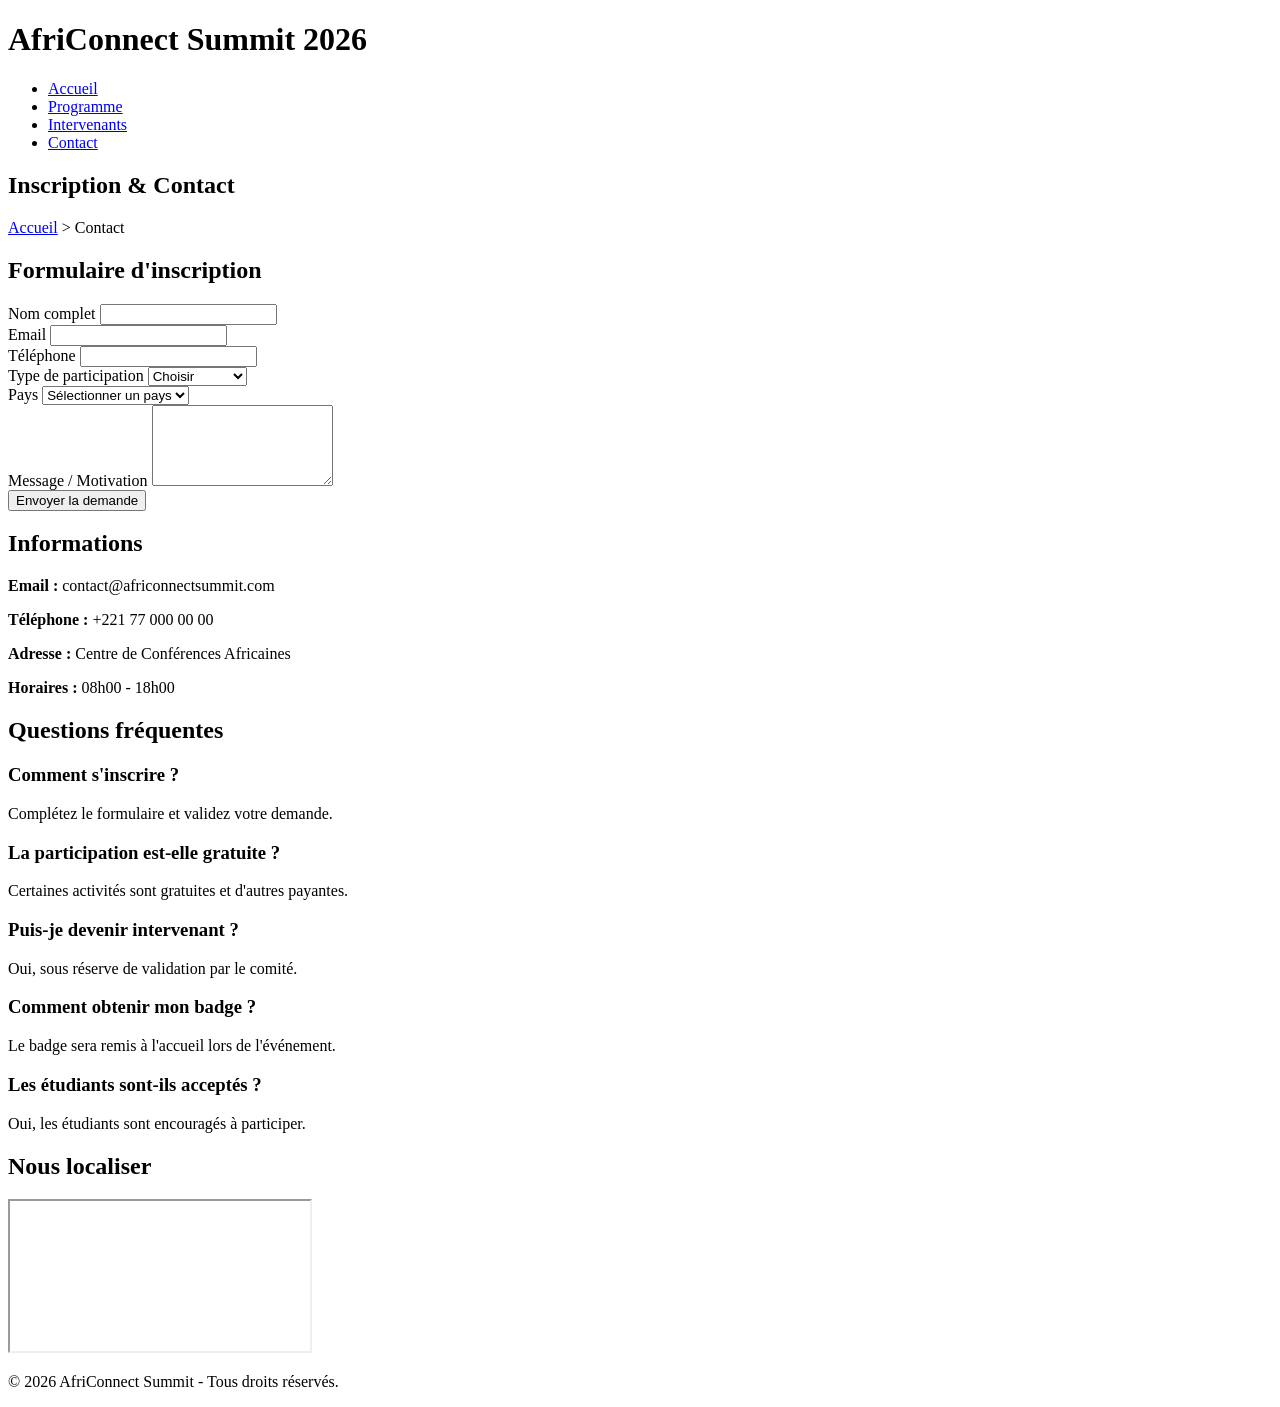
==== contact.html @ cee713d7 "HTML : développement de la structure des pages html" ====
<!DOCTYPE html>
<html lang="fr">
<head>
    <meta charset="UTF-8">
    <meta name="viewport" content="width=device-width, initial-scale=1.0">
    <title>Contact - AfriConnect Summit 2026</title>

    <!-- ================= FEUILLE DE STYLE ================= -->
    <link rel="stylesheet" href="css/style.css">
</head>
<body>

    <!-- ================= HEADER ================= -->
    <header>

        <!-- Logo / Nom du sommet -->
        <h1>AfriConnect Summit 2026</h1>

        <!-- ================= BARRE DE NAVIGATION ================= -->
        <nav>
            <ul>
                <li><a href="index.html">Accueil</a></li>
                <li><a href="programme.html">Programme</a></li>
                <li><a href="intervenants.html">Intervenants</a></li>
                <li><a href="contact.html">Contact</a></li>
            </ul>
        </nav>

    </header>

    <main>

        <!-- ================= HERO INTERNE ================= -->
        <section class="hero">

            <h1>Inscription & Contact</h1>

            <!-- Fil d'Ariane -->
            <nav aria-label="Fil d'Ariane">
                <a href="index.html">Accueil</a> >
                <span>Contact</span>
            </nav>

        </section>

        <!-- ================= FORMULAIRE D'INSCRIPTION ================= -->
        <section class="contact-inscription">

            <!-- ================= FORMULAIRE ================= -->
            <div class="formulaire">

                <h2>Formulaire d'inscription</h2>

                <form>

                    <!-- Champ Nom -->
                    <div>
                        <label for="nom">Nom complet</label>
                        <input type="text" id="nom" name="nom">
                    </div>

                    <!-- Champ Email -->
                    <div>
                        <label for="email">Email</label>
                        <input type="email" id="email" name="email">
                    </div>

                    <!-- Champ Téléphone -->
                    <div>
                        <label for="telephone">Téléphone</label>
                        <input type="tel" id="telephone" name="telephone">
                    </div>

                    <!-- Liste Type de participation -->
                    <div>
                        <label for="participation">Type de participation</label>
                        <select id="participation" name="participation">
                            <option value="">Choisir</option>
                            <option>Participant</option>
                            <option>Conférencier</option>
                            <option>Partenaire</option>
                            <option>Presse</option>
                        </select>
                    </div>

                    <!-- Liste Pays -->
                    <div>
                        <label for="pays">Pays</label>
                        <select id="pays" name="pays">
                            <option value="">Sélectionner un pays</option>
                            <option>Sénégal</option>
                            <option>Côte d'Ivoire</option>
                            <option>Ghana</option>
                            <option>Nigeria</option>
                            <option>Mali</option>
                            <option>Burkina Faso</option>
                            <option>Cameroun</option>
                            <option>Maroc</option>
                            <option>Tunisie</option>
                            <option>Ouganda</option>
                        </select>
                    </div>

                    <!-- Champ Message -->
                    <div>
                        <label for="message">Message / Motivation</label>
                        <textarea id="message" name="message" rows="5"></textarea>
                    </div>

                    <!-- Bouton d'envoi -->
                    <button type="submit">
                        Envoyer la demande
                    </button>

                </form>

            </div>

            <!-- ================= INFORMATIONS DE CONTACT ================= -->
            <aside class="infos-contact">

                <h2>Informations</h2>

                <p><strong>Email :</strong> contact@africonnectsummit.com</p>

                <p><strong>Téléphone :</strong> +221 77 000 00 00</p>

                <p><strong>Adresse :</strong> Centre de Conférences Africaines</p>

                <p><strong>Horaires :</strong> 08h00 - 18h00</p>

            </aside>

        </section>

        <!-- ================= FAQ ================= -->
        <section class="faq">

            <h2>Questions fréquentes</h2>

            <!-- Question 1 -->
            <div>
                <h3>Comment s'inscrire ?</h3>
                <p>Complétez le formulaire et validez votre demande.</p>
            </div>

            <!-- Question 2 -->
            <div>
                <h3>La participation est-elle gratuite ?</h3>
                <p>Certaines activités sont gratuites et d'autres payantes.</p>
            </div>

            <!-- Question 3 -->
            <div>
                <h3>Puis-je devenir intervenant ?</h3>
                <p>Oui, sous réserve de validation par le comité.</p>
            </div>

            <!-- Question 4 -->
            <div>
                <h3>Comment obtenir mon badge ?</h3>
                <p>Le badge sera remis à l'accueil lors de l'événement.</p>
            </div>

            <!-- Question 5 -->
            <div>
                <h3>Les étudiants sont-ils acceptés ?</h3>
                <p>Oui, les étudiants sont encouragés à participer.</p>
            </div>

        </section>

        <!-- ================= GOOGLE MAPS ================= -->
        <section class="localisation">

            <h2>Nous localiser</h2>

            <iframe
                src="https://www.google.com/maps/embed?pb="
                title="Localisation du sommet">
            </iframe>

        </section>

    </main>

    <!-- ================= FOOTER ================= -->
    <footer>
        <p>&copy; 2026 AfriConnect Summit - Tous droits réservés.</p>
    </footer>

    <!-- ================= SCRIPT JAVASCRIPT ================= -->
    <script src="js/main.js"></script>

</body>
</html>
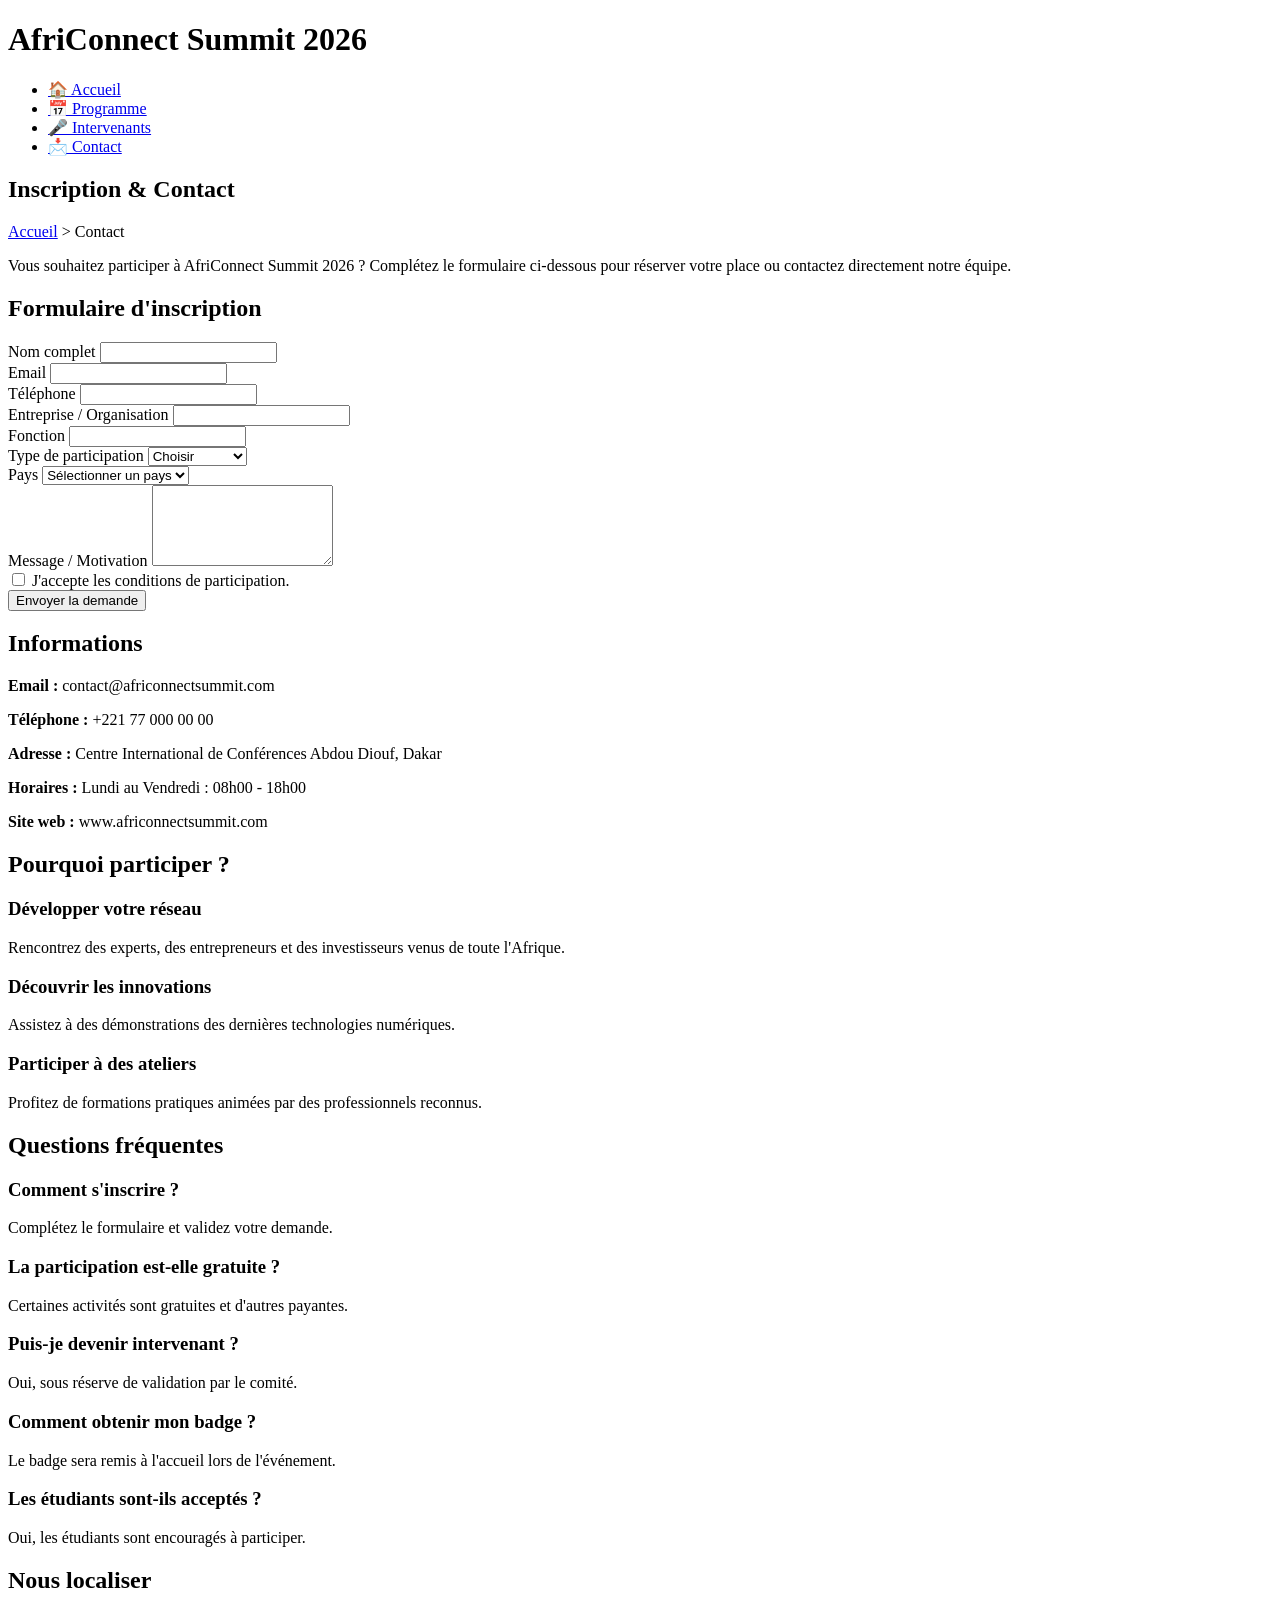
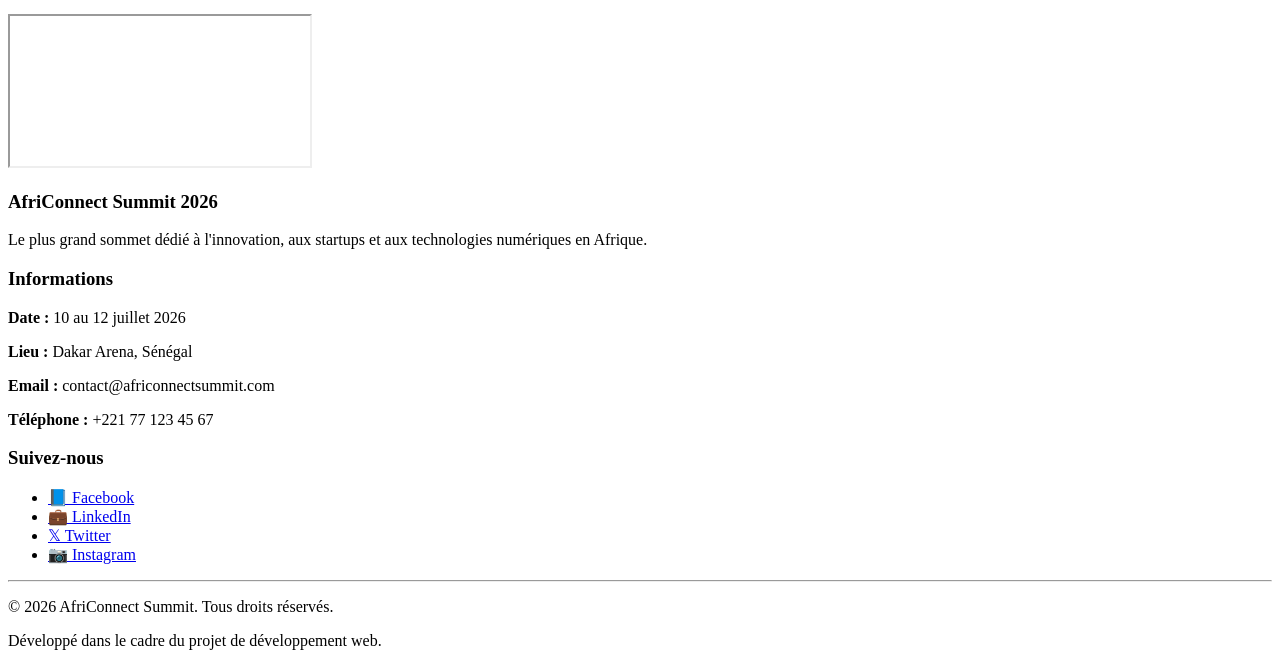
==== commit 47d0e15b: "HTML : création des pages Programme, Intervenants et Contact avec contenu structuré" ====
--- a/contact.html
+++ b/contact.html
@@ -18,12 +18,19 @@
 
         <!-- ================= BARRE DE NAVIGATION ================= -->
         <nav>
+
             <ul>
-                <li><a href="index.html">Accueil</a></li>
-                <li><a href="programme.html">Programme</a></li>
-                <li><a href="intervenants.html">Intervenants</a></li>
-                <li><a href="contact.html">Contact</a></li>
+
+                <li><a href="index.html">🏠 Accueil</a></li>
+
+                <li><a href="programme.html">📅 Programme</a></li>
+
+                <li><a href="intervenants.html">🎤 Intervenants</a></li>
+
+                <li><a href="contact.html">📩 Contact</a></li>
+
             </ul>
+
         </nav>
 
     </header>
@@ -35,12 +42,17 @@
 
             <h1>Inscription & Contact</h1>
 
-            <!-- Fil d'Ariane -->
             <nav aria-label="Fil d'Ariane">
                 <a href="index.html">Accueil</a> >
                 <span>Contact</span>
             </nav>
 
+            <p>
+                Vous souhaitez participer à AfriConnect Summit 2026 ?
+                Complétez le formulaire ci-dessous pour réserver votre place
+                ou contactez directement notre équipe.
+            </p>
+
         </section>
 
         <!-- ================= FORMULAIRE D'INSCRIPTION ================= -->
@@ -70,7 +82,21 @@
                         <label for="telephone">Téléphone</label>
                         <input type="tel" id="telephone" name="telephone">
                     </div>
-
+                    <div>
+
+                        <label for="organisation">Entreprise / Organisation</label>
+
+                        <input type="text" id="organisation" name="organisation">
+
+                    </div>
+
+                    <div>
+
+                        <label for="fonction">Fonction</label>
+
+                        <input type="text" id="fonction" name="fonction">
+
+                    </div>
                     <!-- Liste Type de participation -->
                     <div>
                         <label for="participation">Type de participation</label>
@@ -106,7 +132,15 @@
                         <label for="message">Message / Motivation</label>
                         <textarea id="message" name="message" rows="5"></textarea>
                     </div>
-
+                    <div>
+
+                        <input type="checkbox" id="conditions">
+
+                        <label for="conditions">
+                            J'accepte les conditions de participation.
+                        </label>
+
+                    </div>
                     <!-- Bouton d'envoi -->
                     <button type="submit">
                         Envoyer la demande
@@ -125,14 +159,54 @@
 
                 <p><strong>Téléphone :</strong> +221 77 000 00 00</p>
 
-                <p><strong>Adresse :</strong> Centre de Conférences Africaines</p>
-
-                <p><strong>Horaires :</strong> 08h00 - 18h00</p>
+                <p><strong>Adresse :</strong> Centre International de Conférences Abdou Diouf, Dakar</p>
+
+                <p><strong>Horaires :</strong> Lundi au Vendredi : 08h00 - 18h00</p>
+
+                <p><strong>Site web :</strong> www.africonnectsummit.com</p>
 
             </aside>
-
-        </section>
-
+        </section>
+        <section>
+
+        <section>
+
+            <h2>Pourquoi participer ?</h2>
+
+            <article>
+
+                <h3>Développer votre réseau</h3>
+
+                <p>
+                    Rencontrez des experts, des entrepreneurs
+                    et des investisseurs venus de toute l'Afrique.
+                </p>
+
+            </article>
+
+            <article>
+
+                <h3>Découvrir les innovations</h3>
+
+                <p>
+                    Assistez à des démonstrations des dernières
+                    technologies numériques.
+                </p>
+
+            </article>
+
+            <article>
+
+                <h3>Participer à des ateliers</h3>
+
+                <p>
+                    Profitez de formations pratiques animées
+                    par des professionnels reconnus.
+                </p>
+
+            </article>
+
+        </section>
         <!-- ================= FAQ ================= -->
         <section class="faq">
 
@@ -184,10 +258,59 @@
 
     </main>
 
-    <!-- ================= FOOTER ================= -->
-    <footer>
-        <p>&copy; 2026 AfriConnect Summit - Tous droits réservés.</p>
-    </footer>
+        <!-- ================= FOOTER ================= -->
+<footer>
+
+    <section>
+
+        <h3>AfriConnect Summit 2026</h3>
+
+        <p>
+            Le plus grand sommet dédié à l'innovation, aux startups et
+            aux technologies numériques en Afrique.
+        </p>
+
+    </section>
+
+
+    <section>
+
+        <h3>Informations</h3>
+
+        <p><strong>Date :</strong> 10 au 12 juillet 2026</p>
+
+        <p><strong>Lieu :</strong> Dakar Arena, Sénégal</p>
+
+        <p><strong>Email :</strong> contact@africonnectsummit.com</p>
+
+        <p><strong>Téléphone :</strong> +221 77 123 45 67</p>
+
+    </section>
+
+    <section>
+
+        <h3>Suivez-nous</h3>
+
+        <ul>
+            <li><a href="#">📘 Facebook</a></li>
+            <li><a href="#">💼 LinkedIn</a></li>
+            <li><a href="#">𝕏 Twitter</a></li>
+            <li><a href="#">📷 Instagram</a></li>
+        </ul>
+
+    </section>
+
+    <hr>
+
+    <p>
+        &copy; 2026 AfriConnect Summit. Tous droits réservés.
+    </p>
+
+    <p>
+        Développé dans le cadre du projet de développement web.
+    </p>
+
+</footer>
 
     <!-- ================= SCRIPT JAVASCRIPT ================= -->
     <script src="js/main.js"></script>
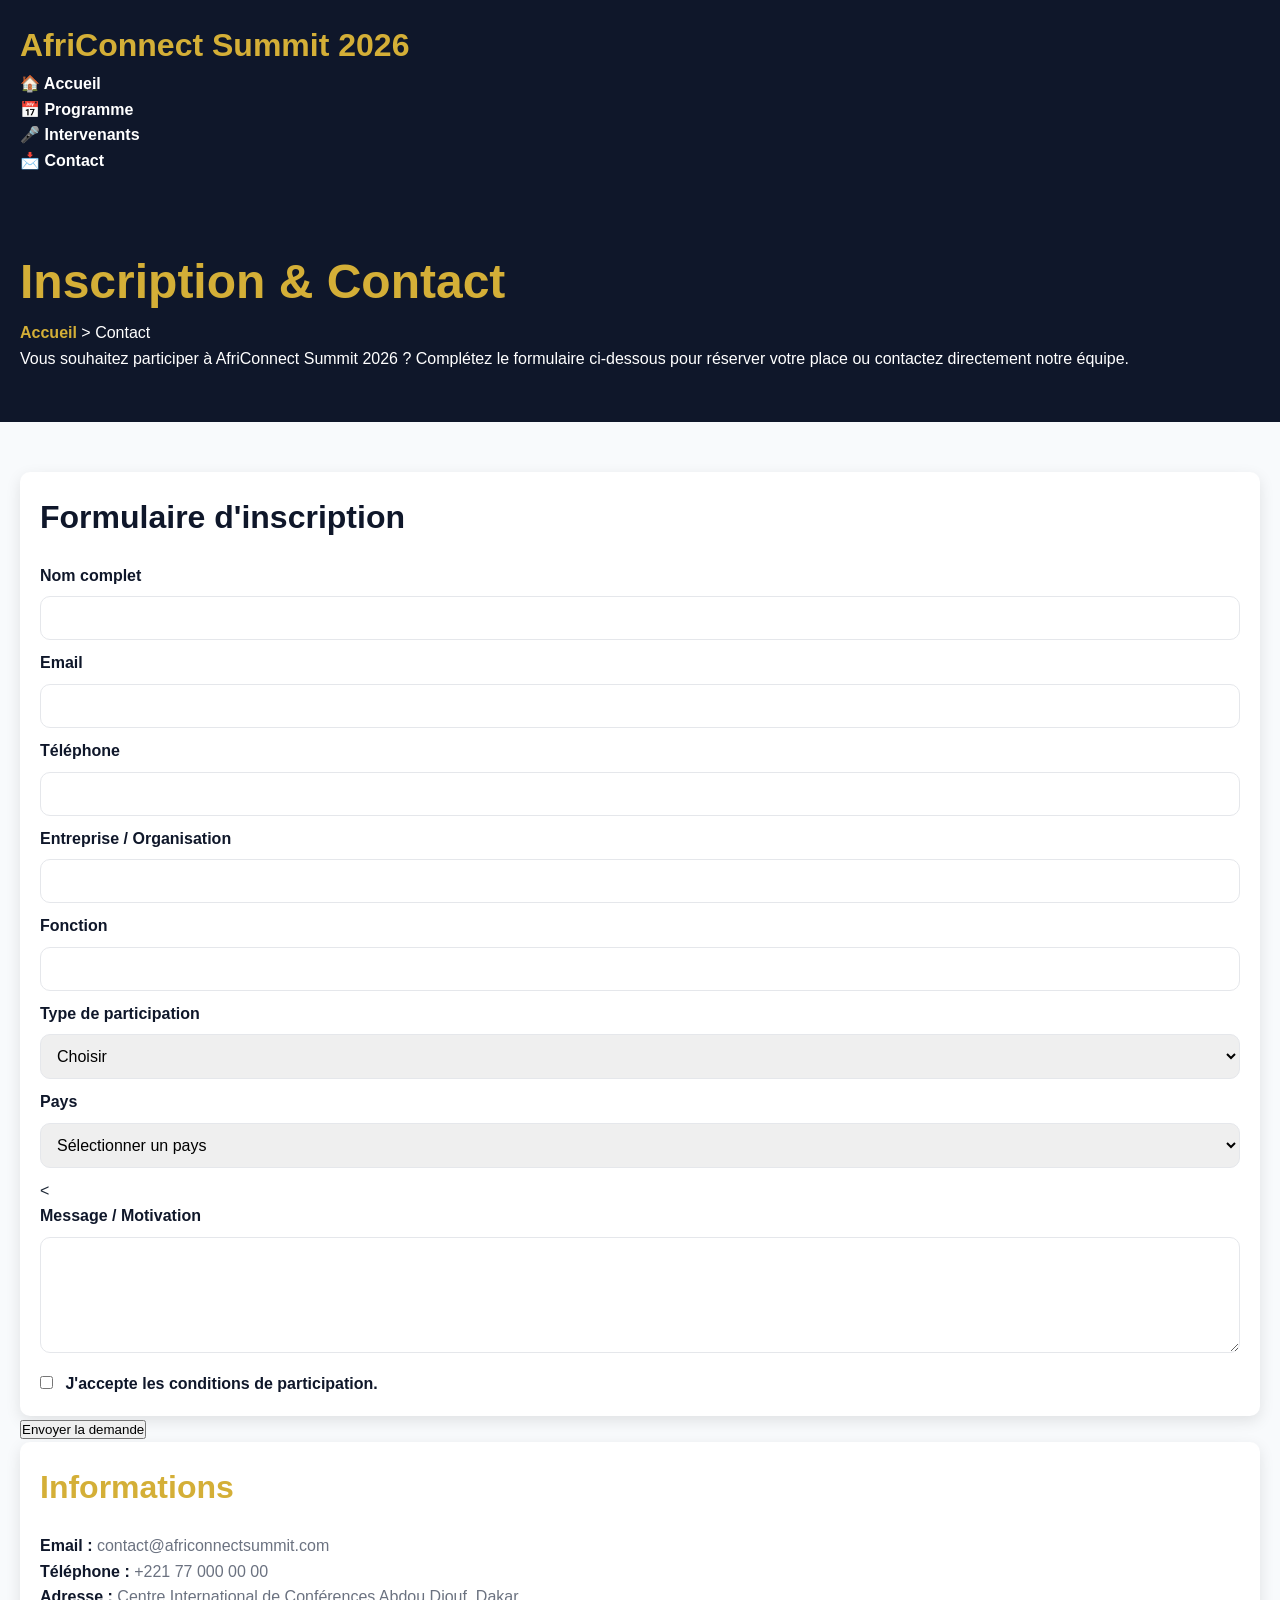
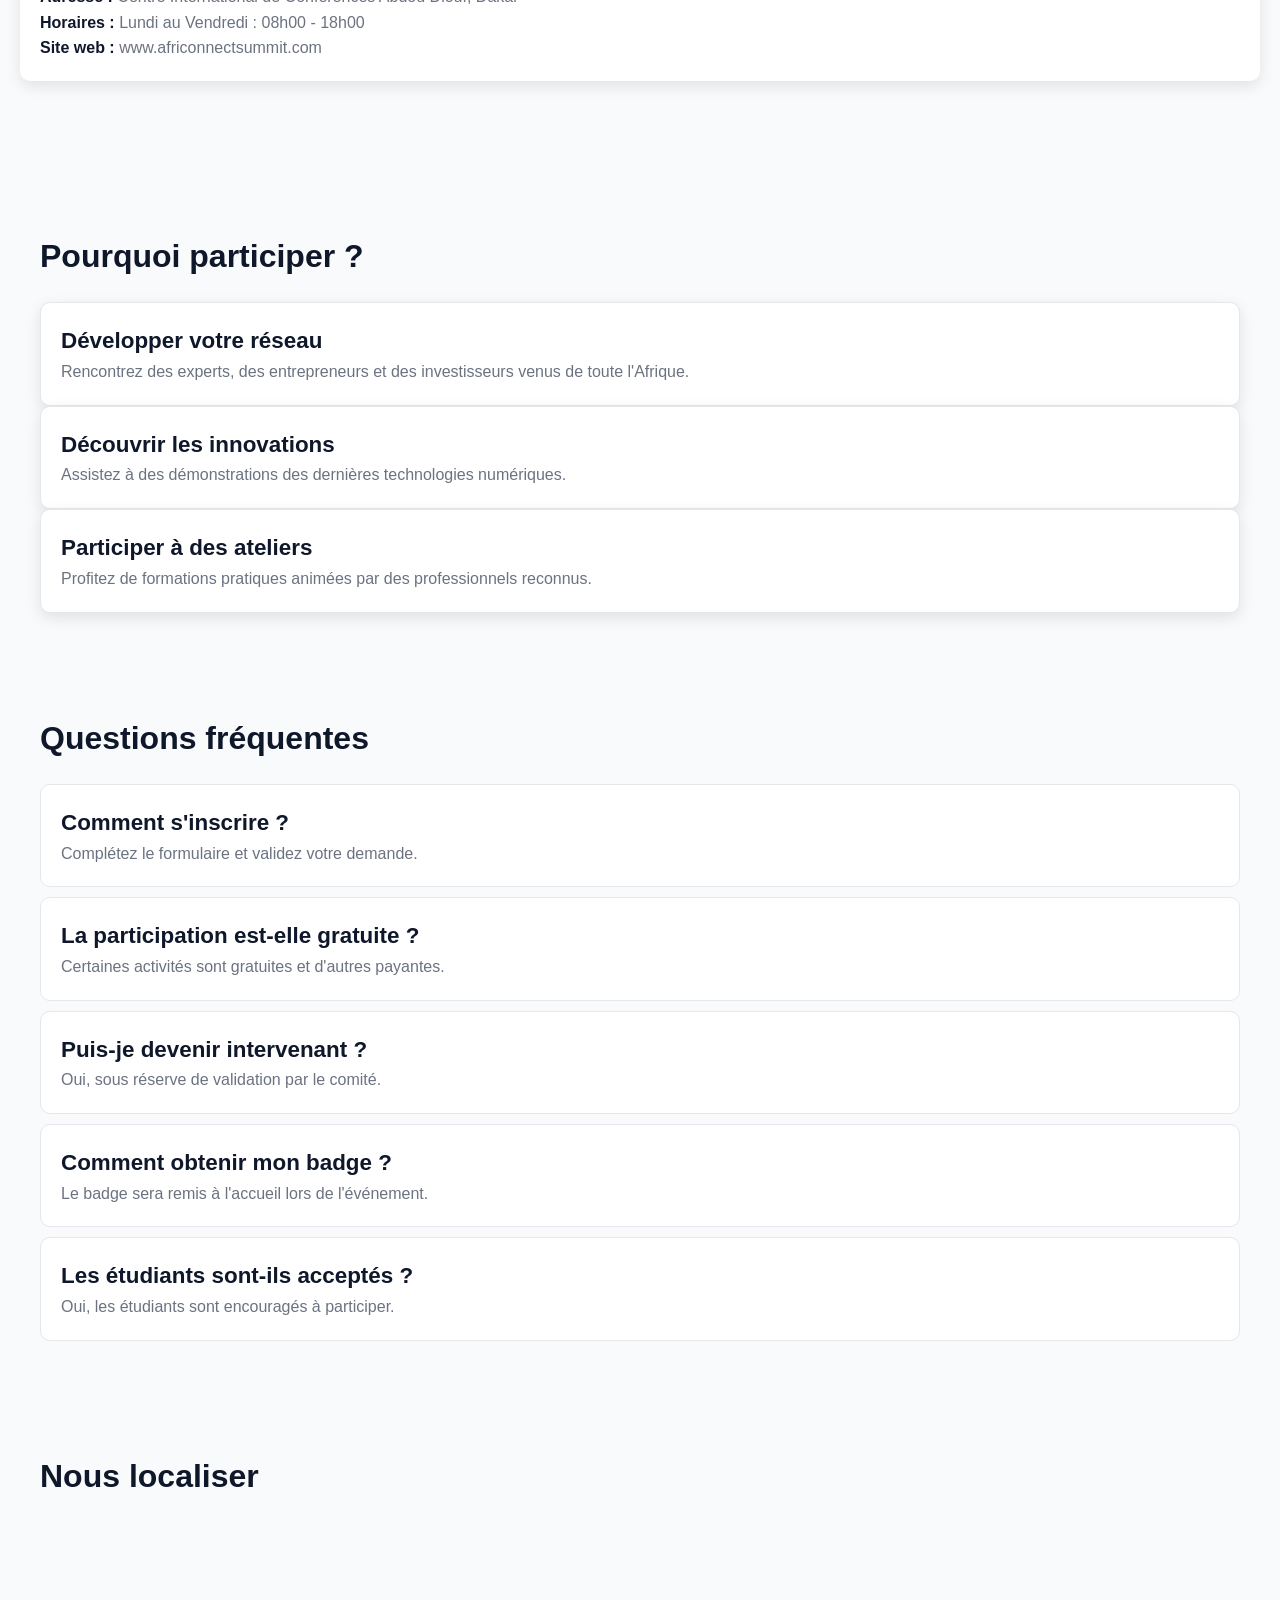
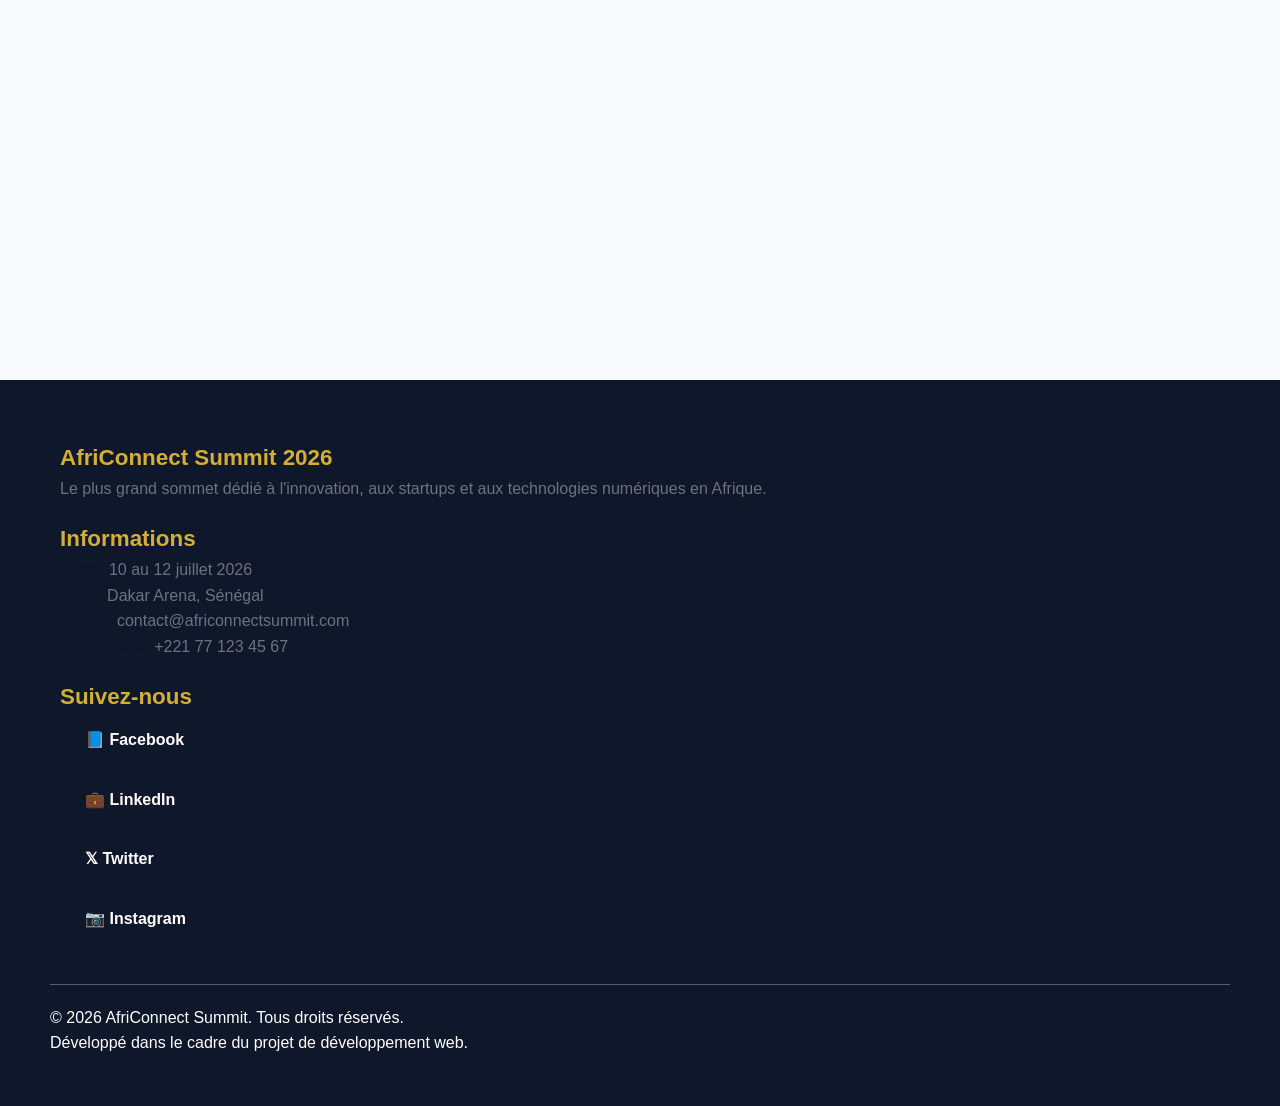
==== commit fb34e992: "CSS : ajout des variables CSS, palette de couleurs, typographie et styles globaux" ====
--- a/contact.html
+++ b/contact.html
@@ -127,12 +127,17 @@
                         </select>
                     </div>
 
-                    <!-- Champ Message -->
-                    <div>
-                        <label for="message">Message / Motivation</label>
-                        <textarea id="message" name="message" rows="5"></textarea>
-                    </div>
-                    <div>
+                    <<!-- Champ Message -->
+                <div>
+                    <label for="message">Message / Motivation</label>
+                    <textarea
+                        id="message"
+                        name="message"
+                        rows="5"
+                        placeholder="Présentez-vous et expliquez pourquoi vous souhaitez participer à l'AfriConnect Summit..."
+                        required>
+                    </textarea>
+                </div>
 
                         <input type="checkbox" id="conditions">
 
--- a/css/style.css
+++ b/css/style.css
@@ -0,0 +1,1034 @@
+/* ==================================================
+   AFRICONNECT SUMMIT 2026
+   COMMIT 4 : Variables CSS, palette, typographie
+   et styles globaux
+ */
+/* page index */
+
+/* ================= VARIABLES CSS ================= */
+
+:root {
+
+    /* Couleurs principales */
+    --bleu-fonce: #0F172A;
+    --or: #D4AF37;
+
+    /* Couleurs générales */
+    --fond: #F8FAFC;
+    --blanc: #FFFFFF;
+    --texte: #1F2937;
+    --texte-clair: #6B7280;
+    --bordure: #E5E7EB;
+
+
+    /* Polices */
+    --titre: "Poppins", sans-serif;
+    --texte-police: "Open Sans", sans-serif;
+
+
+    /* Espacement */
+    --petit-espace: 10px;
+    --espace-normal: 20px;
+    --grand-espace: 50px;
+
+
+    /* Design */
+    --arrondi: 10px;
+    --ombre: 0 5px 15px rgba(0,0,0,0.10);
+
+}
+
+
+
+/* ================= GOOGLE FONTS ================= */
+
+
+@import url('https://fonts.googleapis.com/css2?family=Open+Sans:wght@400;600;700&family=Poppins:wght@500;600;700&display=swap');
+
+
+
+/* ================= RESET ================= */
+
+
+* {
+
+    margin:0;
+    padding:0;
+    box-sizing:border-box;
+
+}
+
+
+
+html {
+
+    scroll-behavior:smooth;
+
+}
+
+
+
+body {
+
+    font-family:var(--texte-police);
+    background-color:var(--fond);
+    color:var(--texte);
+    line-height:1.6;
+
+}
+
+
+
+img {
+
+    max-width:100%;
+
+}
+
+
+
+a {
+
+    text-decoration:none;
+    transition:0.3s;
+
+}
+
+
+
+ul {
+
+    list-style:none;
+
+}
+
+
+
+/* ================= TITRES ================= */
+
+
+h1,
+h2,
+h3 {
+
+    font-family:var(--titre);
+    color:var(--bleu-fonce);
+
+}
+
+
+
+h1 {
+
+    font-size:3rem;
+
+}
+
+
+
+h2 {
+
+    font-size:2rem;
+    margin-bottom:var(--espace-normal);
+
+}
+
+
+
+h3 {
+
+    font-size:1.4rem;
+
+}
+
+
+
+p {
+
+    color:var(--texte-clair);
+
+}
+
+
+
+/* ================= SECTIONS ================= */
+
+
+section {
+
+    padding:var(--grand-espace) var(--espace-normal);
+
+}
+
+
+
+/* ================= HEADER ================= */
+
+
+header {
+
+    background-color:var(--bleu-fonce);
+    padding:20px;
+
+}
+
+
+
+header h1 {
+
+    color:var(--or);
+    font-size:2rem;
+
+}
+
+
+
+/* ================= NAVIGATION ================= */
+
+
+nav a {
+
+    color:var(--blanc);
+    font-weight:bold;
+
+}
+
+
+
+nav a:hover {
+
+    color:var(--or);
+
+}
+
+
+
+/* ================= BOUTONS ================= */
+
+
+section a {
+
+    display:inline-block;
+    padding:12px 25px;
+    border-radius:var(--arrondi);
+    font-weight:bold;
+
+}
+
+
+
+#hero a:first-of-type,
+#inscription a {
+
+    background-color:var(--or);
+    color:var(--bleu-fonce);
+
+}
+
+
+
+#hero a:last-of-type {
+
+    background-color:var(--bleu-fonce);
+    color:var(--blanc);
+
+}
+
+
+
+/* ================= CARTES ================= */
+
+
+article,
+#statistiques div,
+details {
+
+    background-color:var(--blanc);
+    border:1px solid var(--bordure);
+    border-radius:var(--arrondi);
+    box-shadow:var(--ombre);
+    padding:var(--espace-normal);
+
+}
+
+
+
+/* ================= INFORMATIONS ================= */
+
+
+strong {
+
+    color:var(--bleu-fonce);
+
+}
+
+
+
+/* ================= FOOTER ================= */
+
+
+footer {
+
+    background-color:var(--bleu-fonce);
+    color:var(--blanc);
+    padding:var(--grand-espace);
+
+}
+
+
+
+footer section {
+
+    padding:var(--petit-espace);
+
+}
+
+
+
+footer h3 {
+
+    color:var(--or);
+
+}
+
+
+
+footer p,
+footer a {
+
+    color:var(--blanc);
+
+}
+
+
+
+footer a:hover {
+
+    color:var(--or);
+
+}
+
+
+
+footer hr {
+
+    border:none;
+    border-top:1px solid rgba(255,255,255,0.3);
+    margin:20px 0;
+
+}
+/* ==================================================
+   PAGE PROGRAMME
+   COMMIT 4 : Styles de base
+================================================== */
+
+
+/* ================= HERO PROGRAMME ================= */
+
+
+.hero-interne {
+
+    background-color:var(--bleu-fonce);
+    color:var(--blanc);
+
+}
+
+
+
+.hero-interne h1 {
+
+    color:var(--or);
+
+}
+
+
+
+.hero-interne p {
+
+    color:var(--blanc);
+
+}
+
+
+
+.hero-interne a {
+
+    color:var(--or);
+    font-weight:bold;
+
+}
+
+
+
+/* ================= OBJECTIFS ================= */
+
+
+.objectifs article {
+
+    background-color:var(--blanc);
+    border:1px solid var(--bordure);
+    border-radius:var(--arrondi);
+    box-shadow:var(--ombre);
+    padding:var(--espace-normal);
+
+}
+
+
+
+.objectifs h3 {
+
+    color:var(--bleu-fonce);
+
+}
+
+
+
+/* ================= BOUTONS JOUR ================= */
+
+
+.onglets-3 button {
+
+    background-color:var(--bleu-fonce);
+    color:var(--blanc);
+    padding:12px 20px;
+    border:none;
+    border-radius:var(--arrondi);
+    cursor:pointer;
+
+}
+
+
+
+.onglets-3 button:hover {
+
+    background-color:var(--or);
+    color:var(--bleu-fonce);
+
+}
+
+
+
+/* ================= TITRES PLANNING ================= */
+
+
+.onglets-3 h3 {
+
+    color:var(--bleu-fonce);
+    margin-top:var(--espace-normal);
+
+}
+
+
+
+/* ================= TABLEAUX PROGRAMME ================= */
+
+
+table {
+
+    width:100%;
+    border-collapse:collapse;
+    background-color:var(--blanc);
+
+}
+
+
+
+thead {
+
+    background-color:var(--bleu-fonce);
+    color:var(--blanc);
+
+}
+
+
+
+th {
+
+    padding:15px;
+    text-align:left;
+
+}
+
+
+
+td {
+
+    padding:15px;
+    border:1px solid var(--bordure);
+
+}
+
+
+
+tbody tr:hover {
+
+    background-color:#F8FAFC;
+
+}
+
+
+
+/* ================= ACTIVITES ================= */
+
+
+#Activite li {
+
+    color:var(--texte);
+    margin-bottom:var(--petit-espace);
+
+}
+
+
+
+/* ================= THEMATIQUES ================= */
+
+
+#thema-conf article {
+
+    background-color:var(--blanc);
+    border:1px solid var(--bordure);
+    border-radius:var(--arrondi);
+    box-shadow:var(--ombre);
+    padding:var(--espace-normal);
+
+}
+
+
+
+#thema-conf article div {
+
+    font-size:2rem;
+
+}
+
+
+
+#thema-conf h3 {
+
+    color:var(--bleu-fonce);
+
+}
+
+
+
+/* ================= PUBLIC ================= */
+
+
+#Public article {
+
+    background-color:var(--blanc);
+    border-radius:var(--arrondi);
+    padding:var(--espace-normal);
+    box-shadow:var(--ombre);
+
+}
+
+
+
+#Public h3 {
+
+    color:var(--or);
+
+}
+
+
+
+/* ================= FAQ ================= */
+
+
+#faq details {
+
+    background-color:var(--blanc);
+    border:1px solid var(--bordure);
+    border-radius:var(--arrondi);
+    padding:var(--petit-espace);
+    margin-bottom:var(--petit-espace);
+
+}
+
+
+
+#faq summary {
+
+    color:var(--bleu-fonce);
+    font-weight:bold;
+
+}
+
+
+
+#faq p {
+
+    margin-top:var(--petit-espace);
+
+}
+/* ==================================================
+   PAGE INTERVENANTS
+   COMMIT 4 : Styles de base
+================================================== */
+
+
+/* ================= HERO INTERVENANTS ================= */
+
+
+.hero {
+
+    background-color:var(--bleu-fonce);
+    color:var(--blanc);
+
+}
+
+
+
+.hero h1 {
+
+    color:var(--or);
+
+}
+
+
+
+/* Fil d'Ariane */
+
+
+.hero nav a {
+
+    color:var(--or);
+    background:none;
+    padding:0;
+    font-weight:bold;
+
+}
+
+
+
+/* ================= PRESENTATION ================= */
+
+
+section p {
+
+    color:var(--texte-clair);
+
+}
+
+
+
+/* ================= FILTRES ================= */
+
+
+.filtres-container button {
+
+    background-color:var(--bleu-fonce);
+    color:var(--blanc);
+    border:none;
+    padding:12px 20px;
+    border-radius:var(--arrondi);
+    font-weight:bold;
+    cursor:pointer;
+
+}
+
+
+
+.filtres-container button:hover {
+
+    background-color:var(--or);
+    color:var(--bleu-fonce);
+
+}
+
+
+
+/* ================= CARTES INTERVENANTS ================= */
+
+
+.grille-intervenants article {
+
+    background-color:var(--blanc);
+    border:1px solid var(--bordure);
+    border-radius:var(--arrondi);
+    box-shadow:var(--ombre);
+    padding:var(--espace-normal);
+
+}
+
+
+
+.grille-intervenants h3 {
+
+    color:var(--bleu-fonce);
+
+}
+
+
+
+.grille-intervenants strong {
+
+    color:var(--or);
+
+}
+
+
+
+/* ================= PHOTO INTERVENANT ================= */
+
+
+.photo {
+
+    width:150px;
+    height:150px;
+    border-radius:50%;
+    background-color:#E5E7EB;
+    margin-bottom:var(--petit-espace);
+
+}
+
+
+
+/* ================= DOMAINES ================= */
+
+
+section li {
+
+    color:var(--texte);
+    margin-bottom:var(--petit-espace);
+
+}
+
+
+
+/* ================= POURQUOI ASSISTER ================= */
+
+
+section article {
+
+    background-color:var(--blanc);
+    border-radius:var(--arrondi);
+    box-shadow:var(--ombre);
+    padding:var(--espace-normal);
+
+}
+
+
+
+section article h3 {
+
+    color:var(--bleu-fonce);
+
+}
+
+
+
+/* ================= CITATION ================= */
+
+
+blockquote {
+
+    background-color:var(--bleu-fonce);
+    color:var(--blanc);
+    padding:var(--espace-normal);
+    border-radius:var(--arrondi);
+    font-size:1.2rem;
+    font-style:italic;
+
+}
+
+
+
+blockquote + p {
+
+    color:var(--or);
+    font-weight:bold;
+
+}
+
+
+
+/* ================= BOUTON RESERVER ================= */
+
+
+section a[href="contact.html"] {
+
+    background-color:var(--or);
+    color:var(--bleu-fonce);
+    font-weight:bold;
+    padding:12px 25px;
+    border-radius:var(--arrondi);
+
+}
+
+
+
+section a[href="contact.html"]:hover {
+
+    background-color:var(--bleu-fonce);
+    color:var(--blanc);
+
+}
+/* ==================================================
+   PAGE CONTACT
+   COMMIT 4 : Styles de base
+================================================== */
+
+
+/* ================= HERO CONTACT ================= */
+
+
+.hero {
+
+    background-color:var(--bleu-fonce);
+    color:var(--blanc);
+
+}
+
+
+
+.hero h1 {
+
+    color:var(--or);
+
+}
+
+
+
+.hero nav a {
+
+    color:var(--or);
+    background:none;
+    padding:0;
+    font-weight:bold;
+
+}
+
+
+
+.hero p {
+
+    color:var(--blanc);
+
+}
+
+
+
+/* ================= FORMULAIRE ================= */
+
+
+.contact-inscription {
+
+    background-color:var(--fond);
+
+}
+
+
+
+.formulaire {
+
+    background-color:var(--blanc);
+    padding:var(--espace-normal);
+    border-radius:var(--arrondi);
+    box-shadow:var(--ombre);
+
+}
+
+
+
+.formulaire h2 {
+
+    color:var(--bleu-fonce);
+
+}
+
+
+
+/* ================= CHAMPS DU FORMULAIRE ================= */
+
+
+.formulaire div {
+
+    margin-bottom:var(--petit-espace);
+
+}
+
+
+
+.formulaire label {
+
+    display:block;
+    margin-bottom:8px;
+    font-weight:bold;
+    color:var(--bleu-fonce);
+
+}
+
+
+
+.formulaire input,
+.formulaire select,
+.formulaire textarea {
+
+    width:100%;
+    padding:12px;
+    border:1px solid var(--bordure);
+    border-radius:var(--arrondi);
+    font-family:var(--texte-police);
+    font-size:1rem;
+
+}
+
+
+
+.formulaire input:focus,
+.formulaire select:focus,
+.formulaire textarea:focus {
+
+    outline:none;
+    border-color:var(--or);
+
+}
+
+
+
+/* ================= MESSAGE MOTIVATION ================= */
+
+
+#message {
+
+    resize:vertical;
+
+}
+
+
+
+/* ================= CHECKBOX ================= */
+
+
+input[type="checkbox"] {
+
+    width:auto;
+
+}
+
+
+
+.formulaire label[for="conditions"] {
+
+    display:inline;
+    margin-left:8px;
+
+}
+
+
+
+/* ================= BOUTON FORMULAIRE ================= */
+
+
+.formulaire button {
+
+    background-color:var(--or);
+    color:var(--bleu-fonce);
+    padding:12px 30px;
+    border-radius:var(--arrondi);
+    border:none;
+    font-weight:bold;
+    cursor:pointer;
+
+}
+
+
+
+.formulaire button:hover {
+
+    background-color:var(--bleu-fonce);
+    color:var(--blanc);
+
+}
+
+
+
+/* ================= INFORMATIONS CONTACT ================= */
+
+
+.infos-contact {
+
+    background-color:var(--blanc);
+    padding:var(--espace-normal);
+    border-radius:var(--arrondi);
+    box-shadow:var(--ombre);
+
+}
+
+
+
+.infos-contact h2 {
+
+    color:var(--or);
+
+}
+
+
+
+.infos-contact strong {
+
+    color:var(--bleu-fonce);
+
+}
+
+
+
+/* ================= POURQUOI PARTICIPER ================= */
+
+
+section article {
+
+    background-color:var(--blanc);
+    padding:var(--espace-normal);
+    border-radius:var(--arrondi);
+    box-shadow:var(--ombre);
+
+}
+
+
+
+section article h3 {
+
+    color:var(--bleu-fonce);
+
+}
+
+
+
+/* ================= FAQ ================= */
+
+
+.faq div {
+
+    background-color:var(--blanc);
+    border:1px solid var(--bordure);
+    padding:var(--espace-normal);
+    border-radius:var(--arrondi);
+    margin-bottom:var(--petit-espace);
+
+}
+
+
+
+.faq h3 {
+
+    color:var(--bleu-fonce);
+
+}
+
+
+
+/* ================= LOCALISATION ================= */
+
+
+.localisation iframe {
+
+    width:100%;
+    height:350px;
+    border:0;
+    border-radius:var(--arrondi);
+
+}
+
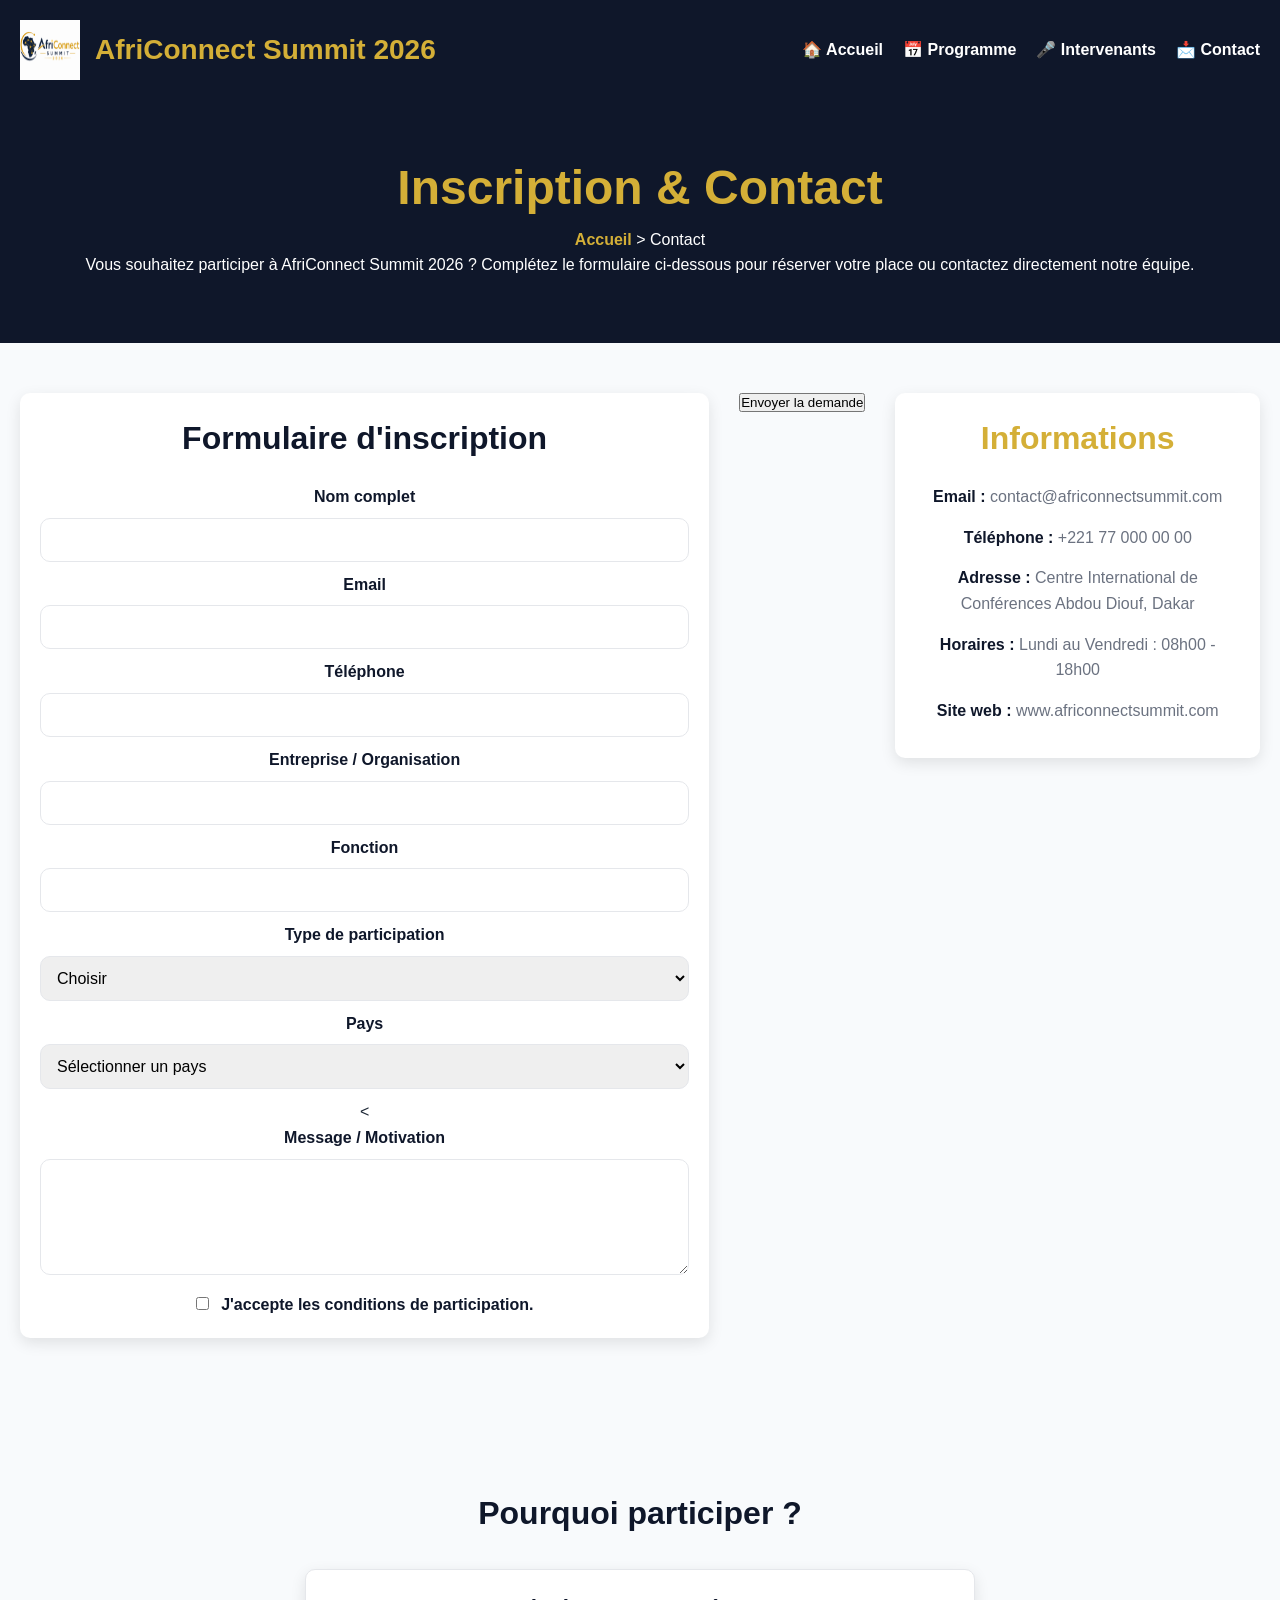
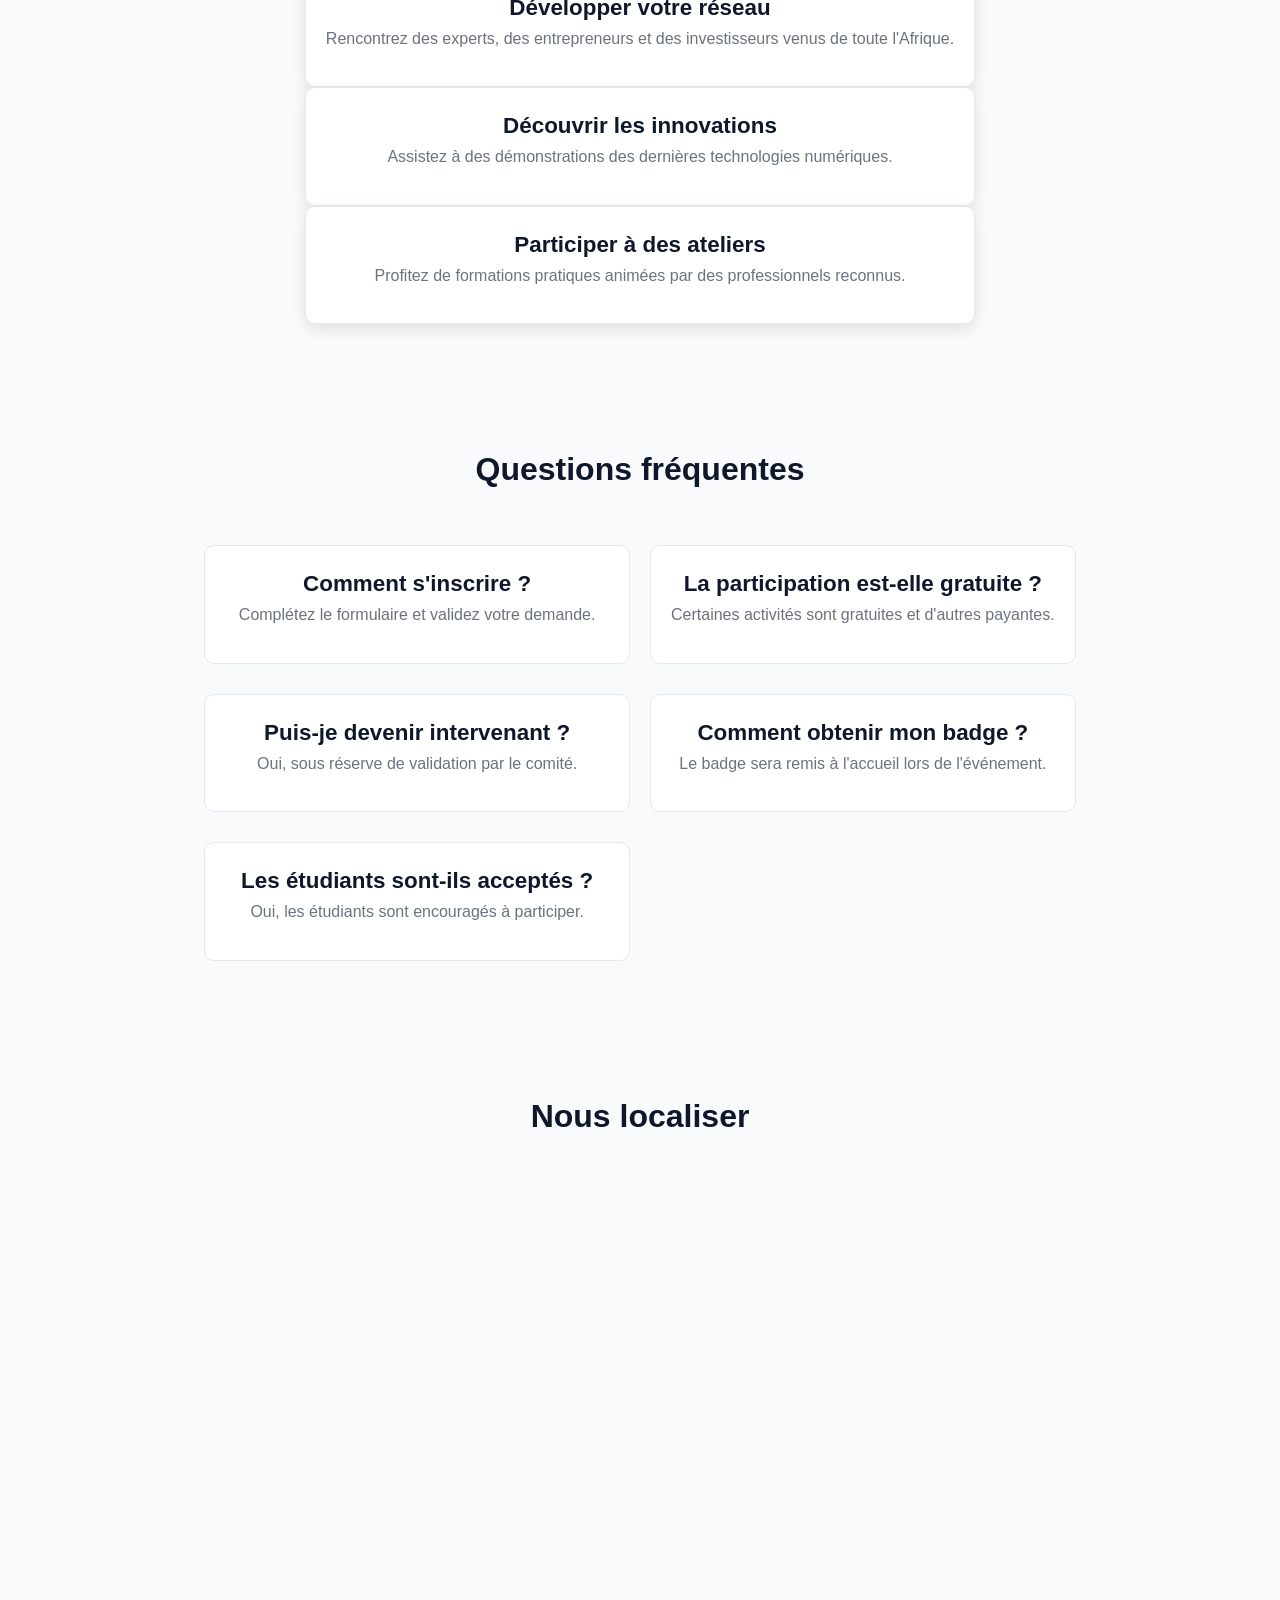
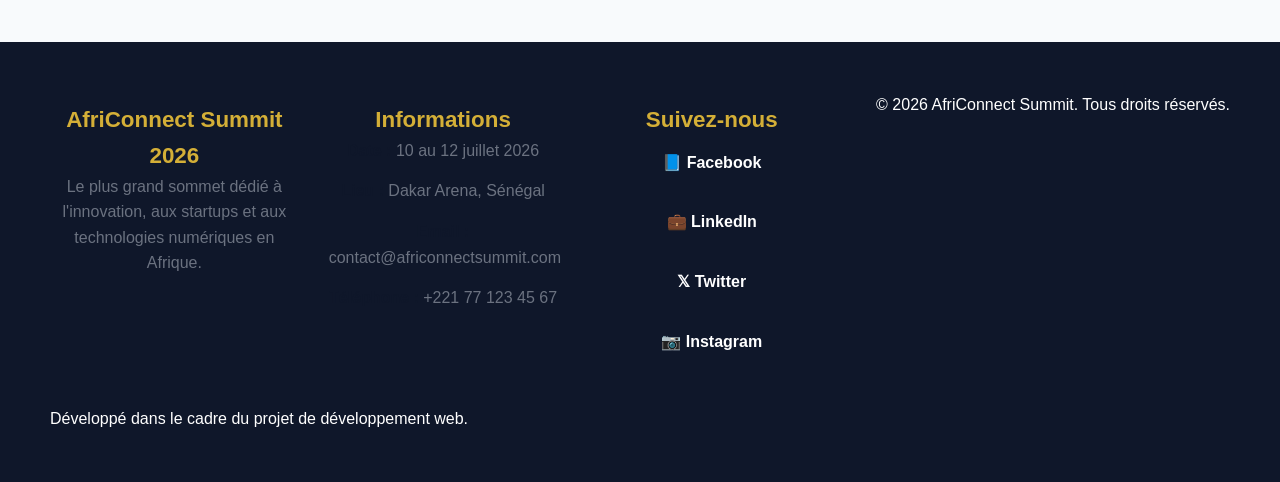
==== commit d0f670f1: "CSS : mise en page responsive avec Flexbox, Grid, animations et media queries" ====
--- a/contact.html
+++ b/contact.html
@@ -13,8 +13,11 @@
     <!-- ================= HEADER ================= -->
     <header>
 
-        <!-- Logo / Nom du sommet -->
+    <div class="logo">
+
+        <img src="images/logo-africonnect-summit.png" alt="Logo AfriConnect Summit">
         <h1>AfriConnect Summit 2026</h1>
+    </div>
 
         <!-- ================= BARRE DE NAVIGATION ================= -->
         <nav>
--- a/css/style.css
+++ b/css/style.css
@@ -1032,3 +1032,900 @@
 
 }
 
+
+
+/* ================= LOGO ================= */
+
+.logo{
+
+    display:flex;
+    align-items:center;
+    gap:15px;
+
+}
+
+.logo img{
+
+    width:60px;
+    height:60px;
+
+}
+
+.logo h1{
+
+    font-size:28px;
+    color:#D4AF37;
+
+}
+
+
+
+
+
+
+/* ==================================================
+   COMMIT 5
+   Responsive - Flexbox - Grid - Animations
+================================================== */
+/* page index */
+
+/* ================= HEADER ================= */
+
+header{
+    display:flex;
+    justify-content:space-between;
+    align-items:center;
+    flex-wrap:wrap;
+}
+
+nav ul{
+    display:flex;
+    gap:20px;
+}
+
+
+/* ================= ALIGNEMENT ================= */
+
+section{
+    text-align:center;
+}
+
+section h2{
+    margin-bottom:20px;
+}
+
+section p{
+    margin-bottom:15px;
+}
+
+section ul{
+    list-style-position:inside;
+}
+
+section li{
+    margin-bottom:10px;
+}
+
+
+/* ================= POURQUOI PARTICIPER ================= */
+
+#pourquoi{
+    display:flex;
+    justify-content:center;
+    gap:20px;
+    flex-wrap:wrap;
+}
+
+#pourquoi article{
+    width:250px;
+}
+
+
+/* ================= STATISTIQUES ================= */
+
+#statistiques{
+    display:grid;
+    grid-template-columns:repeat(3,1fr);
+    gap:20px;
+}
+
+#statistiques div{
+    text-align:center;
+}
+
+
+/* ================= INTERVENANTS ================= */
+
+#intervenants-vedettes{
+    display:grid;
+    grid-template-columns:repeat(3,1fr);
+    gap:20px;
+}
+
+#intervenants-vedettes h2{
+    grid-column:1/4;
+}
+
+#intervenants-vedettes article{
+    text-align:center;
+}
+
+#intervenants-vedettes img{
+    width:160px;
+    height:160px;
+    border-radius:50%;
+    object-fit:cover;
+    margin:0 auto 15px;
+}
+
+
+/* ================= PARTENAIRES ================= */
+
+#partenaires ul{
+    display:flex;
+    justify-content:center;
+    gap:20px;
+    flex-wrap:wrap;
+}
+
+
+/* ================= FOOTER ================= */
+
+footer{
+    display:flex;
+    justify-content:space-between;
+    flex-wrap:wrap;
+    gap:20px;
+}
+
+footer section{
+    flex:1;
+}
+
+
+/* ================= ANIMATION ================= */
+
+article,
+#statistiques div{
+    transition:0.3s;
+}
+
+article:hover,
+#statistiques div:hover{
+    transform:translateY(-8px);
+}
+
+#hero{
+    animation:apparition 1s;
+}
+
+@keyframes apparition{
+
+    from{
+        opacity:0;
+        transform:translateY(20px);
+    }
+
+    to{
+        opacity:1;
+        transform:translateY(0);
+    }
+
+}
+
+
+/* ================= FAQ ================= */
+
+details{
+    max-width:700px;
+    margin:15px auto;
+    text-align:left;
+}
+
+
+/* ================= BOUTONS ================= */
+
+#hero a{
+    margin:10px;
+}
+
+#inscription a{
+    display:inline-block;
+    margin-top:20px;
+}
+
+
+/* ================= TABLETTE ================= */
+
+@media(max-width:992px){
+
+    #statistiques{
+        grid-template-columns:repeat(2,1fr);
+    }
+
+    #intervenants-vedettes{
+        grid-template-columns:repeat(2,1fr);
+    }
+
+    #intervenants-vedettes h2{
+        grid-column:1/3;
+    }
+
+}
+
+
+/* ================= MOBILE ================= */
+
+@media(max-width:768px){
+
+    header{
+        flex-direction:column;
+        text-align:center;
+    }
+
+    nav ul{
+        flex-direction:column;
+    }
+
+    #statistiques,
+    #intervenants-vedettes{
+        grid-template-columns:1fr;
+    }
+
+    #intervenants-vedettes h2{
+        grid-column:1;
+    }
+
+    footer{
+        flex-direction:column;
+        text-align:center;
+    }
+
+}
+/* ==================================================
+   COMMIT 5
+   Responsive - Flexbox - Grid - Animations
+================================================== */
+/* page progammation */
+
+/* ================= HEADER ================= */
+
+
+.logo img{
+
+    width:60px;
+
+}
+
+
+/* ================= NAVBAR ================= */
+
+
+
+
+/* ================= HERO ================= */
+
+.hero-interne{
+
+    text-align:center;
+
+}
+
+
+/* ================= OBJECTIFS ================= */
+
+.objectifs{
+
+    display:flex;
+    gap:20px;
+    justify-content:center;
+    flex-wrap:wrap;
+    text-align:center;
+
+}
+
+.objectifs h2{
+
+    width:100%;
+    margin-bottom:25px;
+
+}
+
+.objectifs article{
+
+    flex:1;
+    min-width:250px;
+
+}
+
+
+/* ================= BOUTONS DES JOURS ================= */
+
+.onglets-3{
+
+    text-align:center;
+
+}
+
+.onglets-3 div:first-of-type{
+
+    display:flex;
+    justify-content:center;
+    gap:15px;
+    flex-wrap:wrap;
+    margin-bottom:30px;
+
+}
+
+
+/* ================= TABLEAU ================= */
+
+table{
+
+    overflow-x:auto;
+
+}
+
+
+/* ================= ACTIVITES ================= */
+
+#Activite{
+
+    text-align:center;
+
+}
+
+#Activite ul{
+
+    display:flex;
+    justify-content:center;
+    gap:20px;
+    flex-wrap:wrap;
+
+}
+
+
+/* ================= THEMATIQUES ================= */
+
+#thema-conf{
+
+    text-align:center;
+
+}
+
+#thema-conf > div{
+
+    display:grid;
+    grid-template-columns:repeat(4,1fr);
+    gap:20px;
+
+}
+
+
+/* ================= PUBLIC ================= */
+
+#Public{
+
+    display:flex;
+    justify-content:center;
+    gap:20px;
+    flex-wrap:wrap;
+    text-align:center;
+
+}
+
+#Public h2{
+
+    width:100%;
+    margin-bottom:25px;
+
+}
+
+#Public article{
+
+    flex:1;
+    min-width:250px;
+
+}
+
+
+/* ================= FAQ ================= */
+
+#faq{
+
+    text-align:center;
+
+}
+
+#faq details{
+
+    margin-bottom:15px;
+
+}
+
+
+/* ================= FOOTER ================= */
+
+
+footer section{
+
+    flex:1;
+    min-width:220px;
+
+}
+
+
+/* ================= ANIMATION ================= */
+
+article{
+
+    transition:0.3s;
+
+}
+
+article:hover{
+
+    transform:translateY(-8px);
+
+}
+
+.hero-interne{
+
+    animation:apparition 1s;
+
+}
+
+
+
+/* ================= TABLETTE ================= */
+
+@media (max-width:992px){
+
+    #thema-conf > div{
+
+        grid-template-columns:repeat(2,1fr);
+
+    }
+
+}
+
+
+/* ================= MOBILE ================= */
+
+@media (max-width:768px){
+
+    header{
+
+        flex-direction:column;
+        text-align:center;
+
+    }
+
+    nav ul{
+
+        flex-direction:column;
+        align-items:center;
+
+    }
+
+    .objectifs{
+
+        flex-direction:column;
+
+    }
+
+    #Public{
+
+        flex-direction:column;
+
+    }
+
+    #thema-conf > div{
+
+        grid-template-columns:1fr;
+
+    }
+
+    footer{
+
+        flex-direction:column;
+        text-align:center;
+
+    }
+
+}
+
+/* ==================================================
+   COMMIT 5
+   PAGE INTERVENANTS
+   Responsive - Flexbox - Grid - Animations
+================================================== */
+/* page intervenants */
+
+/* ================= HEADER ================= */
+
+
+
+
+
+.logo img{
+
+    width:60px;
+
+}
+
+
+
+/* ================= HERO ================= */
+
+.hero{
+
+    text-align:center;
+
+}
+
+
+/* ================= PRESENTATION ================= */
+
+main section:nth-of-type(2){
+
+    text-align:center;
+
+}
+
+
+/* ================= FILTRES ================= */
+
+.filtres{
+
+    text-align:center;
+
+}
+
+.filtres-container{
+
+    display:flex;
+    justify-content:center;
+    gap:15px;
+    flex-wrap:wrap;
+
+}
+
+
+/* ================= GRILLE INTERVENANTS ================= */
+
+.intervenants{
+
+    text-align:center;
+
+}
+
+.grille-intervenants{
+
+    display:grid;
+    grid-template-columns:repeat(3,1fr);
+    gap:25px;
+
+}
+
+.grille-intervenants article{
+
+    transition:0.3s;
+
+}
+
+.grille-intervenants article:hover{
+
+    transform:translateY(-8px);
+
+}
+
+.photo{
+
+    margin:0 auto 15px;
+
+}
+
+
+/* ================= DOMAINES ================= */
+
+main section:nth-of-type(5){
+
+    text-align:center;
+
+}
+
+main section:nth-of-type(5) ul{
+
+    display:flex;
+    justify-content:center;
+    gap:20px;
+    flex-wrap:wrap;
+
+}
+
+
+/* ================= POURQUOI ASSISTER ================= */
+
+main section:nth-of-type(6){
+
+    display:flex;
+    justify-content:center;
+    gap:20px;
+    flex-wrap:wrap;
+    text-align:center;
+
+}
+
+main section:nth-of-type(6) h2{
+
+    width:100%;
+    margin-bottom:20px;
+
+}
+
+main section:nth-of-type(6) article{
+
+    flex:1;
+    min-width:220px;
+
+}
+
+
+/* ================= CITATION ================= */
+
+main section:nth-of-type(7){
+
+    text-align:center;
+
+}
+
+
+/* ================= CTA ================= */
+
+main section:last-of-type{
+
+    text-align:center;
+
+}
+
+
+/* ================= FOOTER ================= */
+
+
+footer section{
+
+    flex:1;
+    min-width:220px;
+
+}
+
+
+/* ================= ANIMATION ================= */
+
+.hero{
+
+    animation:apparition 1s;
+
+}
+
+
+
+/* ================= TABLETTE ================= */
+
+@media(max-width:992px){
+
+    .grille-intervenants{
+
+        grid-template-columns:repeat(2,1fr);
+
+    }
+
+}
+
+
+/* ================= MOBILE ================= */
+
+@media(max-width:768px){
+
+    header{
+
+        flex-direction:column;
+        text-align:center;
+
+    }
+
+    nav ul{
+
+        flex-direction:column;
+        align-items:center;
+
+    }
+
+    .grille-intervenants{
+
+        grid-template-columns:1fr;
+
+    }
+
+    main section:nth-of-type(6){
+
+        flex-direction:column;
+
+    }
+
+    footer{
+
+        flex-direction:column;
+        text-align:center;
+
+    }
+
+}
+
+/* ==================================================
+   COMMIT 5
+   PAGE CONTACT
+   Responsive - Flexbox - Animations
+================================================== */
+/* page contact */
+
+/* ================= HERO ================= */
+
+.hero{
+    text-align:center;
+}
+
+
+/* ================= FORMULAIRE + INFOS ================= */
+
+.contact-inscription{
+
+    display:flex;
+    justify-content:space-between;
+    align-items:flex-start;
+    gap:30px;
+    flex-wrap:wrap;
+
+}
+
+.formulaire{
+
+    flex:2;
+
+}
+
+.infos-contact{
+
+    flex:1;
+
+}
+
+
+/* ================= POURQUOI PARTICIPER ================= */
+
+main section:nth-of-type(3){
+
+    display:flex;
+    justify-content:center;
+    gap:20px;
+    flex-wrap:wrap;
+    text-align:center;
+
+}
+
+main section:nth-of-type(3) h2{
+
+    width:100%;
+    text-align:center;
+    margin-bottom:30px;
+
+}
+
+main section:nth-of-type(3) article{
+
+    flex:1;
+    min-width:250px;
+
+}
+/* ================= FAQ ================= */
+
+.faq{
+
+    display:grid;
+    grid-template-columns:repeat(2,1fr);
+    gap:20px;
+
+}
+
+.faq h2{
+
+    grid-column:1/3;
+    text-align:center;
+
+}
+/* ================= GOOGLE MAP ================= */
+.localisation h2{
+
+    text-align:center;
+
+}
+
+
+/* ================= ANIMATIONS ================= */
+
+.formulaire,
+.infos-contact,
+.faq div,
+main section:nth-of-type(3) article{
+
+    transition:0.3s;
+
+}
+
+.formulaire:hover,
+.infos-contact:hover,
+.faq div:hover,
+main section:nth-of-type(3) article:hover{
+
+    transform:translateY(-8px);
+
+}
+
+.hero{
+
+    animation:apparition 1s ease;
+
+}
+/* ================= TABLETTE ================= */
+
+@media(max-width:992px){
+
+    .contact-inscription{
+
+        flex-direction:column;
+
+    }
+
+    .faq{
+
+        grid-template-columns:1fr;
+
+    }
+
+    .faq h2{
+
+        grid-column:1;
+
+    }
+
+}
+/* ================= MOBILE ================= */
+
+@media(max-width:768px){
+
+    .contact-inscription{
+
+        flex-direction:column;
+
+    }
+
+    main section:nth-of-type(3){
+
+        flex-direction:column;
+
+    }
+
+    .faq{
+
+        grid-template-columns:1fr;
+
+    }
+
+    .hero{
+
+        padding:40px 20px;
+
+    }
+
+}
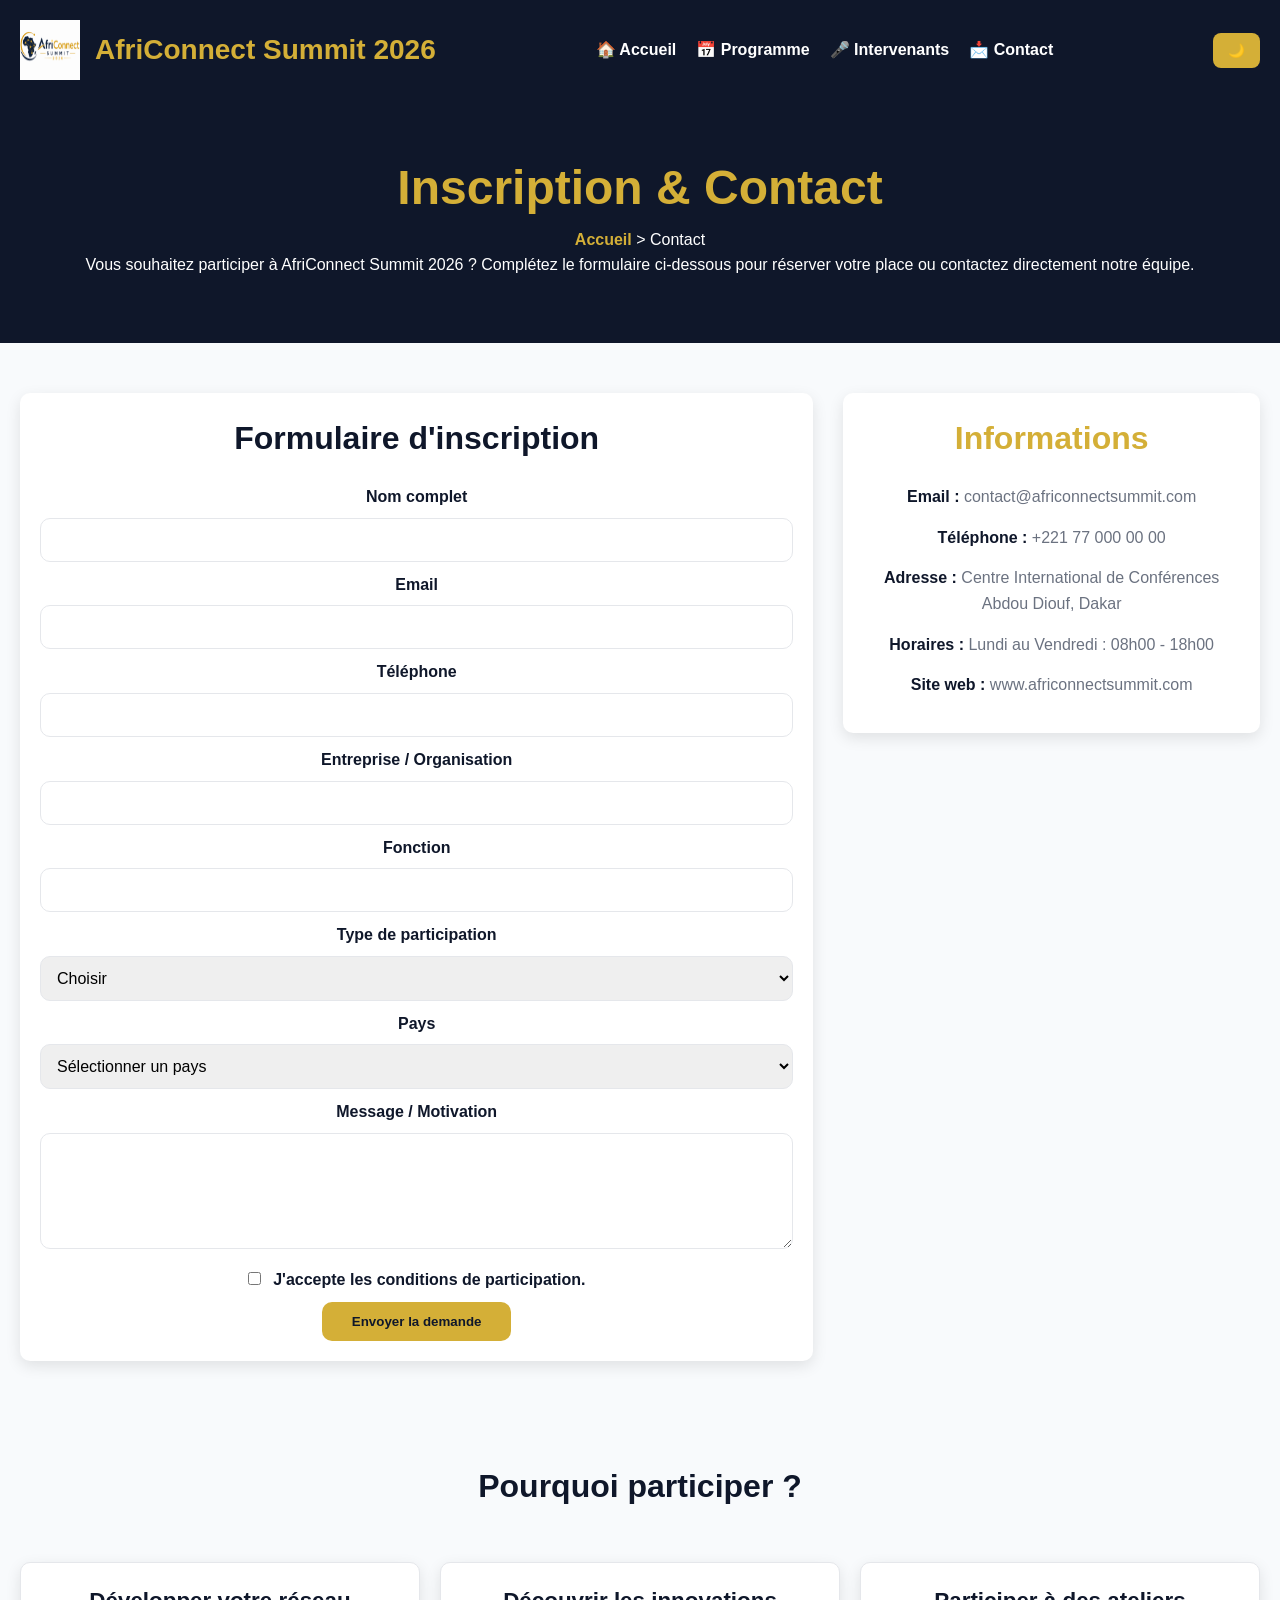
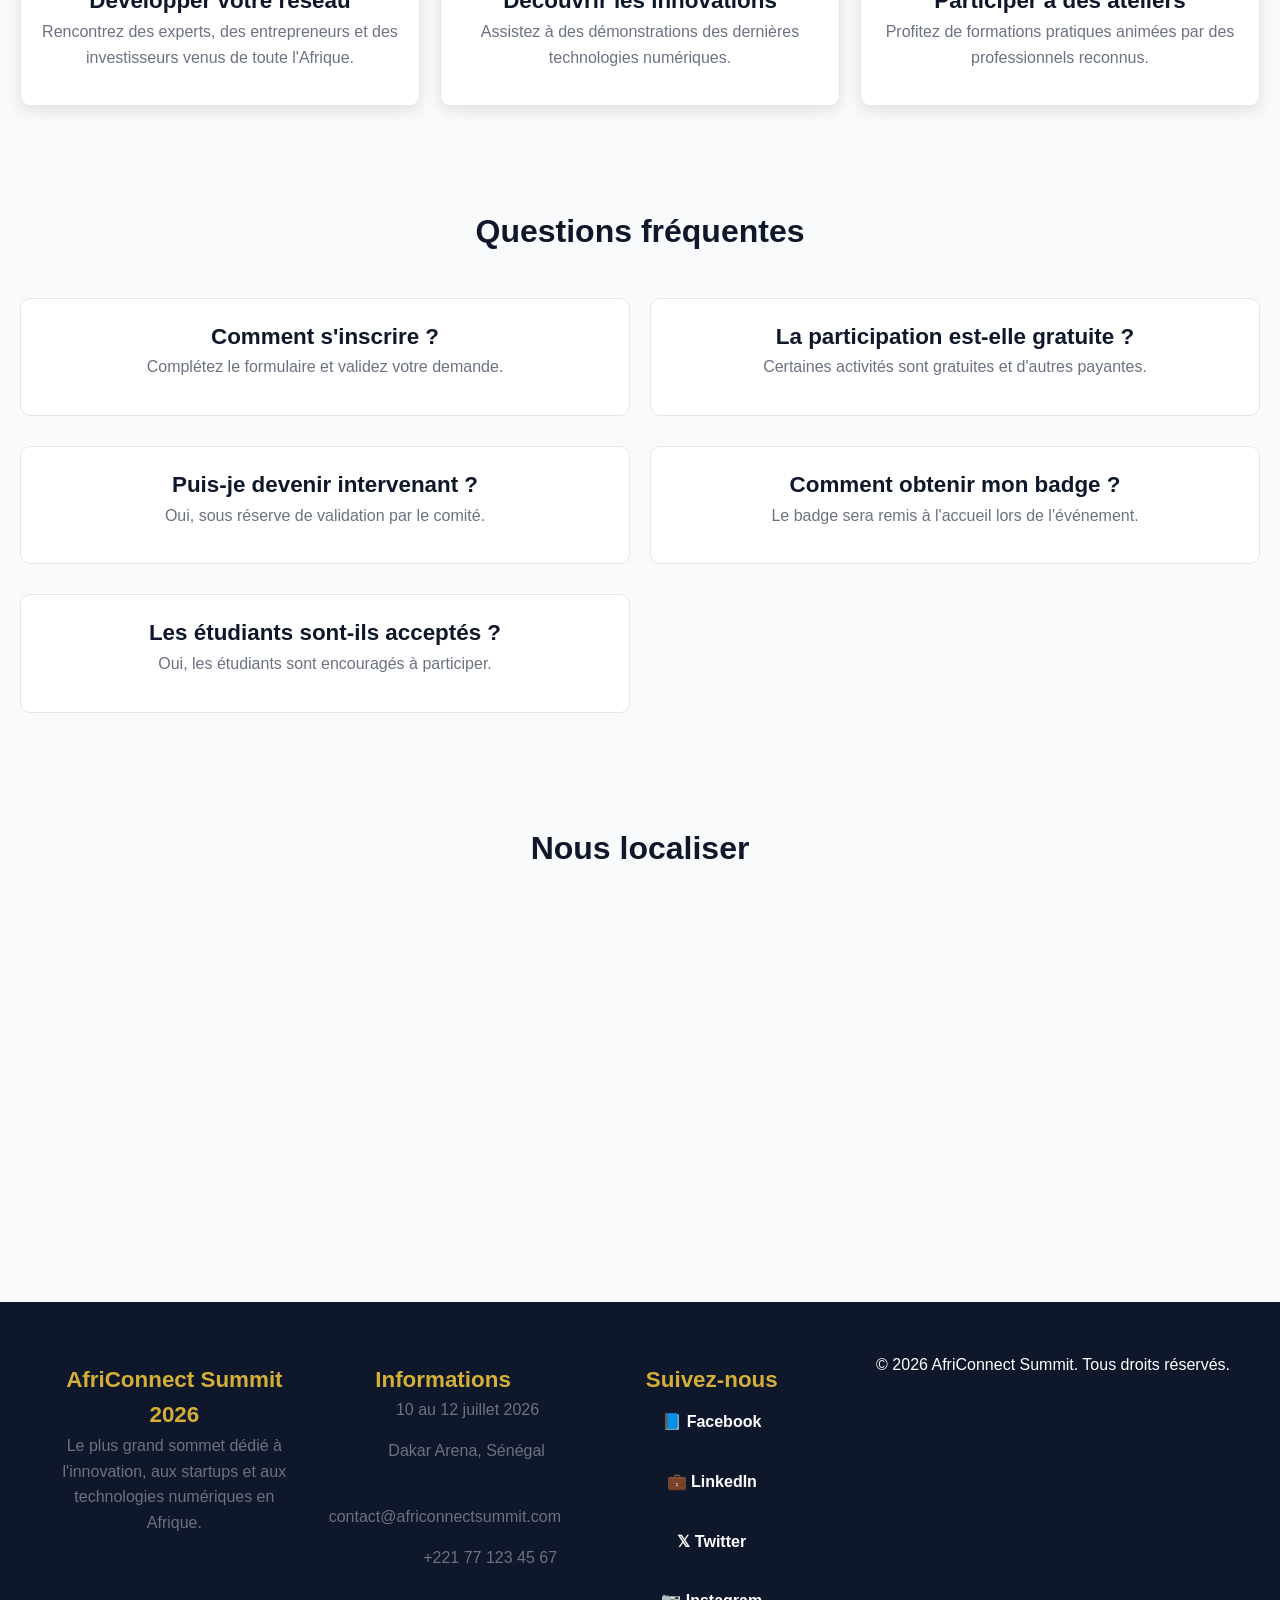
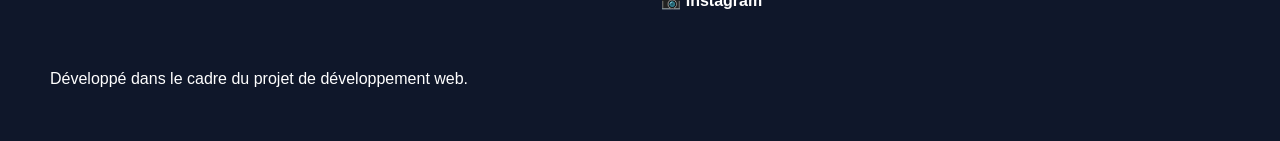
==== commit bda9c91e: "JavaScript : implémentation du dark mode, navbar dynamique et menu hamburger" ====
--- a/contact.html
+++ b/contact.html
@@ -35,6 +35,10 @@
             </ul>
 
         </nav>
+            <!-- ================= BOUTON MODE SOMBRE ================= -->
+
+            <button id="themeToggle">🌙</button>
+            <button id="menuToggle">☰</button>
 
     </header>
 
@@ -69,15 +73,15 @@
                 <form>
 
                     <!-- Champ Nom -->
-                    <div>
+                    <div class="form-group">
                         <label for="nom">Nom complet</label>
-                        <input type="text" id="nom" name="nom">
+                        <input type="text" id="nom" name="nom" required>
                     </div>
 
                     <!-- Champ Email -->
-                    <div>
+                    <div class="form-group">
                         <label for="email">Email</label>
-                        <input type="email" id="email" name="email">
+                        <input type="email" id="email" name="email" required>
                     </div>
 
                     <!-- Champ Téléphone -->
@@ -130,7 +134,7 @@
                         </select>
                     </div>
 
-                    <<!-- Champ Message -->
+                    <!-- Champ Message -->
                 <div>
                     <label for="message">Message / Motivation</label>
                     <textarea
@@ -142,12 +146,12 @@
                     </textarea>
                 </div>
 
-                        <input type="checkbox" id="conditions">
-
+                        <!-- Case à cocher -->
+                    <div class="form-group checkbox-group">
+                        <input type="checkbox" id="conditions" name="conditions" required>
                         <label for="conditions">
                             J'accepte les conditions de participation.
                         </label>
-
                     </div>
                     <!-- Bouton d'envoi -->
                     <button type="submit">
@@ -177,8 +181,6 @@
         </section>
         <section>
 
-        <section>
-
             <h2>Pourquoi participer ?</h2>
 
             <article>
@@ -265,7 +267,7 @@
         </section>
 
     </main>
-
+    <button id="backToTop">↑</button>
         <!-- ================= FOOTER ================= -->
 <footer>
 
@@ -322,6 +324,5 @@
 
     <!-- ================= SCRIPT JAVASCRIPT ================= -->
     <script src="js/main.js"></script>
-
 </body>
 </html>
--- a/css/style.css
+++ b/css/style.css
@@ -1076,6 +1076,14 @@
     justify-content:space-between;
     align-items:center;
     flex-wrap:wrap;
+    transition:0.3s;
+    position:fixed;
+    top:0;
+    left:0;
+    width:100%;
+    z-index:1000;
+    background-color:var(--bleu-fonce);
+    transition:0.3s ease;
 }
 
 nav ul{
@@ -1257,10 +1265,9 @@
 /* ================= MOBILE ================= */
 
 @media(max-width:768px){
-
     header{
-        flex-direction:column;
-        text-align:center;
+        justify-content:space-between;
+        align-items:center;
     }
 
     nav ul{
@@ -1358,13 +1365,7 @@
 }
 
 
-/* ================= TABLEAU ================= */
-
-table{
-
-    overflow-x:auto;
-
-}
+/* ================= TABLEAU ================= 
 
 
 /* ================= ACTIVITES ================= */
@@ -1491,48 +1492,49 @@
 
 
 /* ================= MOBILE ================= */
-
-@media (max-width:768px){
-
-    header{
-
-        flex-direction:column;
-        text-align:center;
-
+@media(max-width:768px){
+
+    #menuToggle{
+        display:block;
+    }
+
+    nav{
+        display:none;
+        width:100%;
+        order:3;
+    }
+
+    nav.active{
+        display:block;
     }
 
     nav ul{
-
+        display:flex;
         flex-direction:column;
         align-items:center;
-
-    }
-
-    .objectifs{
-
-        flex-direction:column;
-
-    }
-
-    #Public{
-
-        flex-direction:column;
-
-    }
-
-    #thema-conf > div{
-
-        grid-template-columns:1fr;
-
-    }
-
-    footer{
-
-        flex-direction:column;
-        text-align:center;
-
-    }
-
+        gap:20px;
+    }
+
+    header{
+    display:flex;
+    align-items:center;
+    justify-content:space-between;
+    padding:20px;
+    position:fixed;
+    top:0;
+    left:0;
+    width:100%;
+    background:var(--bleu-fonce);
+    z-index:1000;
+}
+nav{
+    margin-left:auto;
+    margin-right:20px;
+}
+
+#themeToggle{
+    margin-left:0;
+}
 }
 
 /* ==================================================
@@ -1553,18 +1555,6 @@
     width:60px;
 
 }
-
-
-
-/* ================= HERO ================= */
-
-.hero{
-
-    text-align:center;
-
-}
-
-
 /* ================= PRESENTATION ================= */
 
 main section:nth-of-type(2){
@@ -1770,13 +1760,6 @@
 ================================================== */
 /* page contact */
 
-/* ================= HERO ================= */
-
-.hero{
-    text-align:center;
-}
-
-
 /* ================= FORMULAIRE + INFOS ================= */
 
 .contact-inscription{
@@ -1871,12 +1854,6 @@
     transform:translateY(-8px);
 
 }
-
-.hero{
-
-    animation:apparition 1s ease;
-
-}
 /* ================= TABLETTE ================= */
 
 @media(max-width:992px){
@@ -1913,7 +1890,6 @@
     main section:nth-of-type(3){
 
         flex-direction:column;
-
     }
 
     .faq{
@@ -1925,7 +1901,263 @@
     .hero{
 
         padding:40px 20px;
-
+        text-align:center;
+         animation:apparition 1s ease;
+
+    }
+
+}
+/* ==================================================
+   COMMIT 6
+   BACK TO TOP
+================================================== */
+
+#backToTop{
+    position:fixed;
+    bottom:20px;
+    right:20px;
+    width:50px;
+    height:50px;
+    border:none;
+    border-radius:50%;
+    background-color:var(--or);
+    color:var(--bleu-fonce);
+    font-size:22px;
+    cursor:pointer;
+    display:none;
+    box-shadow:var(--ombre);
+    transition:0.3s;
+    z-index:999;
+}
+
+#backToTop:hover{
+    transform:scale(1.1);
+}
+/* ==================================================
+   COMMIT 6
+   DARK MODE
+================================================== */
+
+#themeToggle{
+    padding:10px 15px;
+    border:none;
+    border-radius:8px;
+    cursor:pointer;
+    background:var(--or);
+    color:var(--bleu-fonce);
+    font-weight:bold;
+}
+
+body.dark-mode{
+    background:#111827;
+    color:white;
+}
+
+body.dark-mode h1,
+body.dark-mode h2,
+body.dark-mode h3{
+    color:#D4AF37;
+}
+
+body.dark-mode p{
+    color:#d1d5db;
+}
+
+body.dark-mode article,
+body.dark-mode details,
+body.dark-mode .formulaire,
+body.dark-mode .infos-contact{
+    background:#1f2937;
+    border-color:#374151;
+}
+/* ==================================================
+   COMMIT 6
+   NAVBAR
+================================================== */
+header.scroll{
+    background:#08111f;
+    box-shadow:0 5px 15px rgba(0,0,0,.25);
+}
+/* ==================================================
+   COMMIT 6
+   MODE SOMBRE COMPLET
+================================================== */
+/* ================= TITRES ================= */
+
+body.dark-mode h1,
+body.dark-mode h2,
+body.dark-mode h3{
+    color:#D4AF37;
+}
+
+/* ================= TEXTES ================= */
+
+body.dark-mode p,
+body.dark-mode li,
+body.dark-mode td,
+body.dark-mode label,
+body.dark-mode strong{
+    color:#F9FAFB;
+}
+
+/* ================= HEADER ================= */
+
+body.dark-mode header{
+    background-color:#0B1120;
+}
+
+/* ================= CARTES ================= */
+
+body.dark-mode article,
+body.dark-mode details,
+body.dark-mode .formulaire,
+body.dark-mode .infos-contact,
+body.dark-mode .faq div{
+    background-color:#1F2937;
+    border:1px solid #374151;
+}
+
+/* ================= TABLEAUX ================= */
+
+body.dark-mode table{
+    background-color:#1F2937;
+    color:#F9FAFB;
+}
+
+body.dark-mode thead{
+    background-color:#0B1120;
+}
+
+body.dark-mode th{
+    color:#D4AF37;
+}
+
+body.dark-mode td{
+    background-color:#1F2937;
+    border:1px solid #374151;
+}
+
+body.dark-mode tbody tr:hover{
+    background-color:#374151;
+}
+
+/* ================= FORMULAIRES ================= */
+
+body.dark-mode input,
+body.dark-mode textarea,
+body.dark-mode select{
+    background-color:#111827;
+    color:#F9FAFB;
+    border:1px solid #374151;
+}
+
+body.dark-mode input::placeholder,
+body.dark-mode textarea::placeholder{
+    color:#9CA3AF;
+}
+
+/* ================= FAQ ================= */
+
+body.dark-mode summary{
+    color:#D4AF37;
+}
+
+/* ================= FOOTER ================= */
+
+body.dark-mode footer{
+    background-color:#0B1120;
+}
+
+body.dark-mode footer p,
+body.dark-mode footer a{
+    color:#F9FAFB;
+}
+
+body.dark-mode footer a:hover{
+    color:#D4AF37;
+}
+
+/* ================= BOUTONS ================= */
+
+body.dark-mode button,
+body.dark-mode #themeToggle{
+    background-color:#D4AF37;
+    color:#0F172A;
+}
+
+body.dark-mode button:hover,
+body.dark-mode #themeToggle:hover{
+    background-color:#FACC15;
+}
+
+/* ================= LIENS ================= */
+
+body.dark-mode a{
+    color:#D4AF37;
+}
+
+body.dark-mode a:hover{
+    color:#FACC15;
+}
+
+/* ================= HERO ================= */
+
+body.dark-mode .hero,
+body.dark-mode .hero-interne{
+    background-color:#0B1120;
+}
+
+/* ================= ANIMATIONS ================= */
+
+body,
+header,
+article,
+table,
+td,
+th,
+input,
+textarea,
+select,
+footer{
+    transition:0.3s ease;
+}
+/* ==================================================
+   COMMIT 6
+   NAVBAR FIXE
+================================================== */
+body{
+    padding-top:100px;
+}
+/* ================= MENU HAMBURGER ================= */
+
+#menuToggle{
+    display:none;
+    background:none;
+    border:none;
+    font-size:30px;
+    color:var(--blanc);
+    cursor:pointer;
+}
+
+@media(max-width:768px){
+
+    #menuToggle{
+        display:block;
+    }
+
+    nav{
+        display:none;
+        width:100%;
+    }
+
+    nav.active{
+        display:block;
+    }
+
+    nav ul{
+        flex-direction:column;
+        align-items:center;
+        gap:20px;
     }
 
 }
